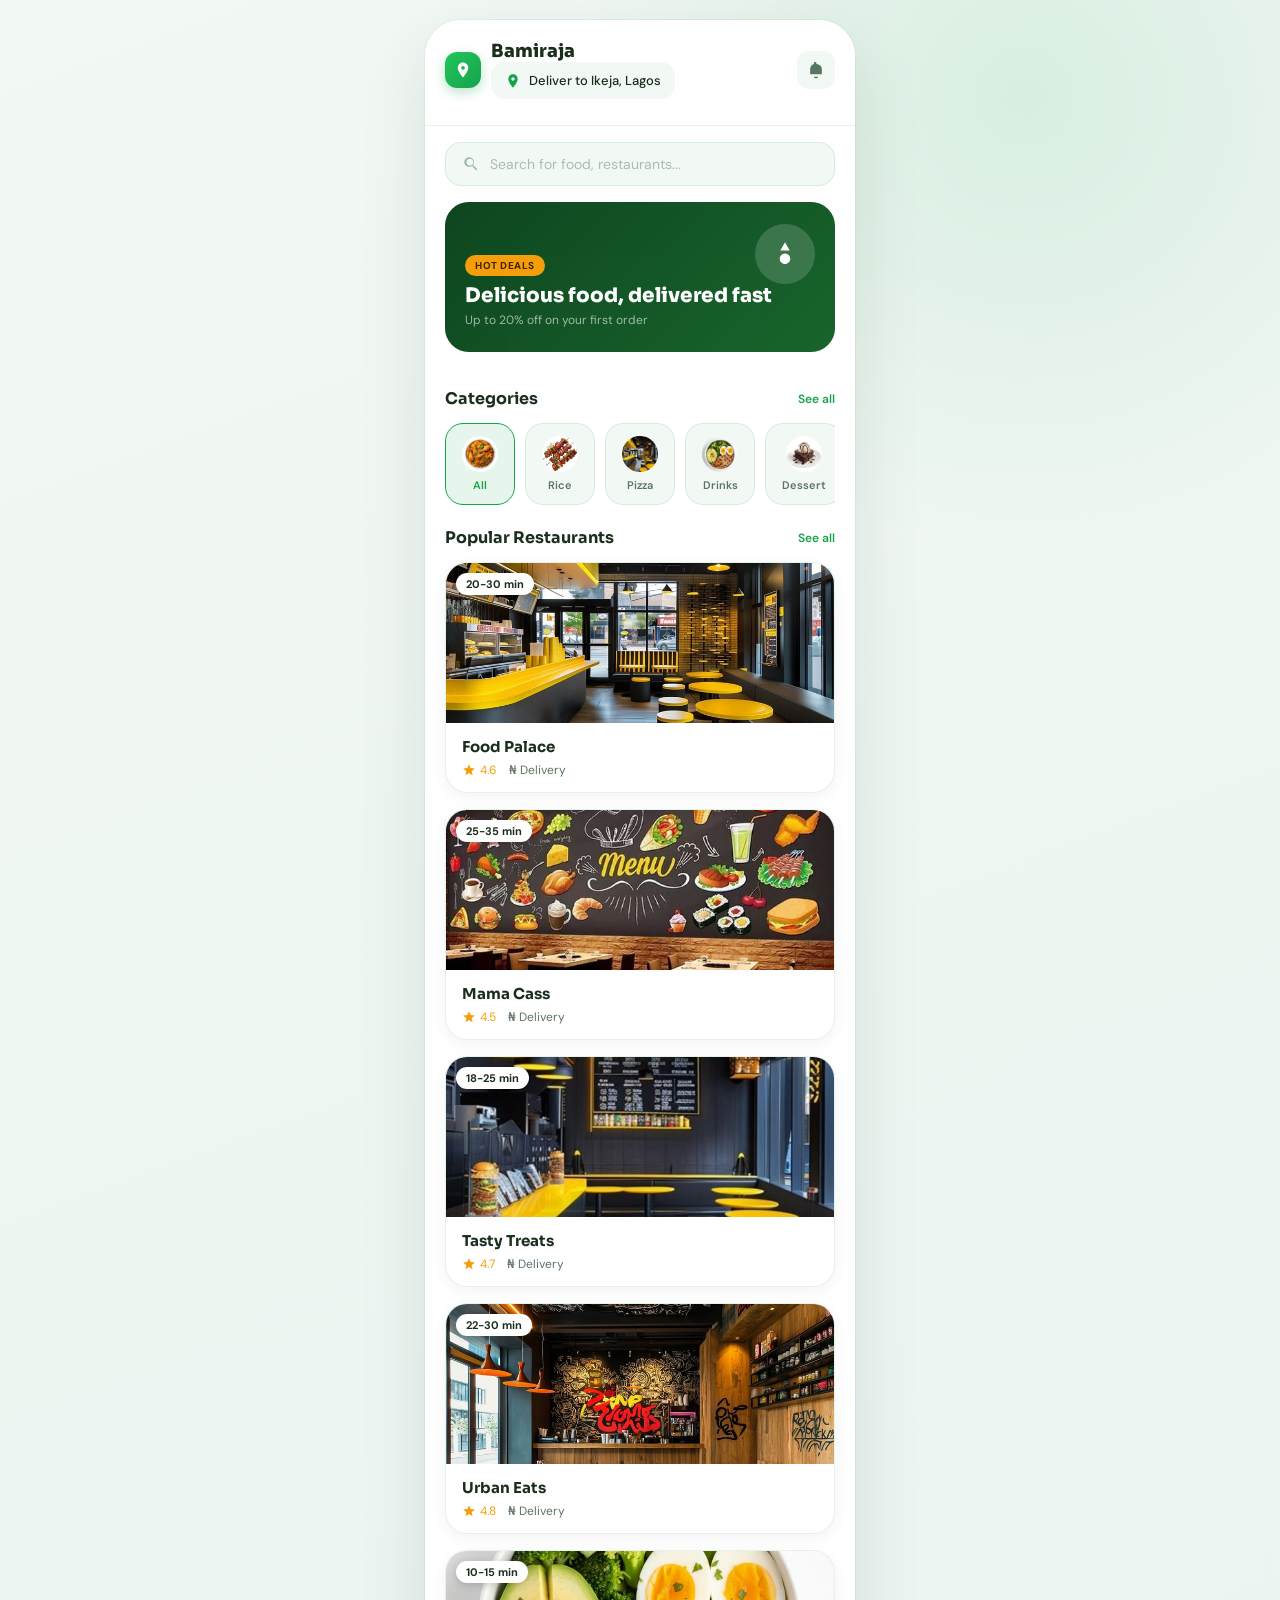
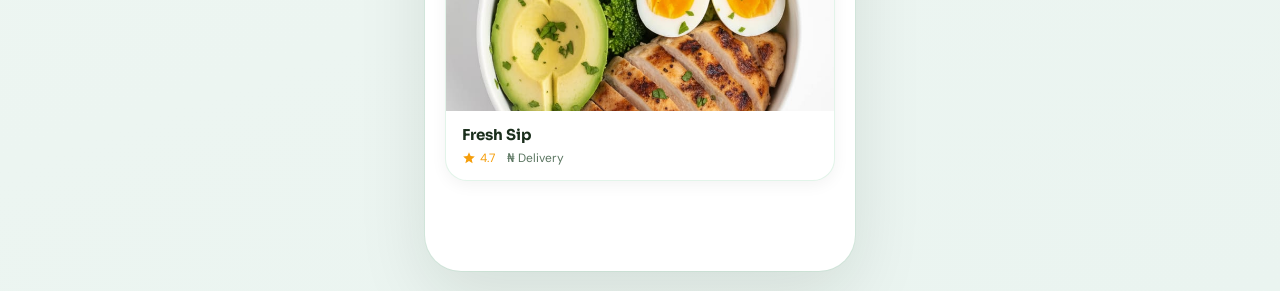
==== customer.html @ 62bc96ed "Initial commit" ====
﻿<!DOCTYPE html>
<html lang="en">
<head>
    <meta charset="UTF-8">
    <meta name="viewport" content="width=device-width, initial-scale=1.0">
    <title>Bamiraja - Delicious Food, Delivered Fast</title>
    <link href="https://fonts.googleapis.com/css2?family=DM+Sans:wght@400;500;700&family=Sora:wght@600;700;800&family=Material+Icons+Outlined&display=swap" rel="stylesheet">
    <link rel="stylesheet" href="customer.css">
</head>
<body>
    <div id="app-shell">

        <div id="page-home" class="page active">
            <header class="app-header">
                <div class="header-top">
                    <div class="header-logo">
                        <div class="logo-mark">
                            <svg viewBox="0 0 24 24" xmlns="http://www.w3.org/2000/svg"><path d="M12 2C8.13 2 5 5.13 5 9c0 5.25 7 13 7 13s7-7.75 7-13c0-3.87-3.13-7-7-7zm0 9.5c-1.38 0-2.5-1.12-2.5-2.5s1.12-2.5 2.5-2.5 2.5 1.12 2.5 2.5-1.12 2.5-2.5 2.5z"/></svg>
                        </div>
                        <div>
                            <div class="logo-name">Bamiraja</div>
                            <div class="location-bar">
                                <svg viewBox="0 0 24 24" xmlns="http://www.w3.org/2000/svg"><path d="M12 2C8.13 2 5 5.13 5 9c0 5.25 7 13 7 13s7-7.75 7-13c0-3.87-3.13-7-7-7zm0 9.5c-1.38 0-2.5-1.12-2.5-2.5s1.12-2.5 2.5-2.5 2.5 1.12 2.5 2.5-1.12 2.5-2.5 2.5z"/></svg>
                                <span>Deliver to Ikeja, Lagos</span>
                            </div>
                        </div>
                    </div>
                    <div class="header-actions">
                        <button class="icon-btn" aria-label="Notifications">
                            <svg viewBox="0 0 24 24" xmlns="http://www.w3.org/2000/svg"><path d="M19 17H5v-6c0-3.07 1.63-5.64 4.5-6.32V4a1.5 1.5 0 0 1 3 0v.68C17.37 5.36 19 7.92 19 11v6zM12 22a2.5 2.5 0 0 0 2.47-2H9.53A2.5 2.5 0 0 0 12 22z"/></svg>
                        </button>
                    </div>
                </div>
            </header>

            <div class="search-wrap">
                <div class="search-box">
                    <svg viewBox="0 0 24 24" xmlns="http://www.w3.org/2000/svg"><path d="M15.5 14h-.79l-.28-.27A6.471 6.471 0 0 0 16 9.5 6.5 6.5 0 1 0 9.5 16c1.61 0 3.09-.59 4.23-1.57l.27.28v.79l5 4.99L20.49 19l-4.99-5zm-6 0C8.01 14 6 11.99 6 9.5S8.01 5 10.5 5 15 7.01 15 9.5 12.99 14 10.5 14z"/></svg>
                    <input type="text" placeholder="Search for food, restaurants...">
                </div>
            </div>

            <section class="hero-banner">
                <div class="hero-banner-text">
                    <span class="badge">Hot deals</span>
                    <h3>Delicious food, delivered fast</h3>
                    <p>Up to 20% off on your first order</p>
                </div>
                <div class="hero-spot">
                    <svg viewBox="0 0 24 24" xmlns="http://www.w3.org/2000/svg"><path fill="currentColor" d="M12 2l4 7h-8l4-7zm0 9.5c-2.48 0-4.5 2.02-4.5 4.5s2.02 4.5 4.5 4.5 4.5-2.02 4.5-4.5-2.02-4.5-4.5-4.5z"/></svg>
                </div>
            </section>

            <section class="section">
                <div class="section-head">
                    <h4>Categories</h4>
                    <a href="#">See all</a>
                </div>
                <div class="cat-scroll">
                    <div class="cat-chip active" onclick="selectCategory('All')">
                        <img src="images/jollof%20rice.jpg" alt="All">
                        <span>All</span>
                    </div>
                    <div class="cat-chip" onclick="selectCategory('Rice')">
                        <img src="images/grills.jpg" alt="Rice">
                        <span>Rice</span>
                    </div>
                    <div class="cat-chip" onclick="selectCategory('Pizza')">
                        <img src="images/Food%20palace.jpg" alt="Pizza">
                        <span>Pizza</span>
                    </div>
                    <div class="cat-chip" onclick="selectCategory('Drinks')">
                        <img src="images/healthy%20bowls.jpg" alt="Drinks">
                        <span>Drinks</span>
                    </div>
                    <div class="cat-chip" onclick="selectCategory('Dessert')">
                        <img src="images/desserts.jpg" alt="Dessert">
                        <span>Dessert</span>
                    </div>
                </div>
            </section>

            <section class="section">
                <div class="section-head">
                    <h4>Popular Restaurants</h4>
                    <a href="#">See all</a>
                </div>
                <div class="restaurant-list">
                    <div class="restaurant-list-empty" style="display:none; padding:12px 0; color:#64748b;">No restaurants match this category right now.</div>
                    <article onclick="navigateTo('page-restaurant')" class="r-card" data-category="Rice">
                        <div class="r-card-img">
                            <img src="images/Food%20palace.jpg" alt="Food Palace">
                            <div class="r-card-badge">20-30 min</div>
                        </div>
                        <div class="r-card-body">
                            <h5>Food Palace</h5>
                            <div class="r-card-meta">
                                <div class="r-meta-item star">
                                    <svg viewBox="0 0 24 24" xmlns="http://www.w3.org/2000/svg"><path d="M12 17.27L18.18 21 16.54 13.97 22 9.24l-7.19-.61L12 2 9.19 8.63 2 9.24l5.46 4.73L5.82 21z"/></svg>
                                    4.6
                                </div>
                                <div class="r-meta-item">₦ Delivery</div>
                            </div>
                        </div>
                    </article>
                    <article onclick="navigateTo('page-restaurant')" class="r-card" data-category="Rice">
                        <div class="r-card-img">
                            <img src="images/mama%20kitchen.jpg" alt="Mama Cass">
                            <div class="r-card-badge">25-35 min</div>
                        </div>
                        <div class="r-card-body">
                            <h5>Mama Cass</h5>
                            <div class="r-card-meta">
                                <div class="r-meta-item star">
                                    <svg viewBox="0 0 24 24" xmlns="http://www.w3.org/2000/svg"><path d="M12 17.27L18.18 21 16.54 13.97 22 9.24l-7.19-.61L12 2 9.19 8.63 2 9.24l5.46 4.73L5.82 21z"/></svg>
                                    4.5
                                </div>
                                <div class="r-meta-item">₦ Delivery</div>
                            </div>
                        </div>
                    </article>
                    <article onclick="navigateTo('page-restaurant')" class="r-card" data-category="Pizza">
                        <div class="r-card-img">
                            <img src="images/resturant 1.jpg" alt="Tasty Treats">
                            <div class="r-card-badge">18-25 min</div>
                        </div>
                        <div class="r-card-body">
                            <h5>Tasty Treats</h5>
                            <div class="r-card-meta">
                                <div class="r-meta-item star">
                                    <svg viewBox="0 0 24 24" xmlns="http://www.w3.org/2000/svg"><path d="M12 17.27L18.18 21 16.54 13.97 22 9.24l-7.19-.61L12 2 9.19 8.63 2 9.24l5.46 4.73L5.82 21z"/></svg>
                                    4.7
                                </div>
                                <div class="r-meta-item">₦ Delivery</div>
                            </div>
                        </div>
                    </article>
                    <article onclick="navigateTo('page-restaurant')" class="r-card" data-category="Dessert">
                        <div class="r-card-img">
                            <img src="images/resturant 2.jpg" alt="Urban Eats">
                            <div class="r-card-badge">22-30 min</div>
                        </div>
                        <div class="r-card-body">
                            <h5>Urban Eats</h5>
                            <div class="r-card-meta">
                                <div class="r-meta-item star">
                                    <svg viewBox="0 0 24 24" xmlns="http://www.w3.org/2000/svg"><path d="M12 17.27L18.18 21 16.54 13.97 22 9.24l-7.19-.61L12 2 9.19 8.63 2 9.24l5.46 4.73L5.82 21z"/></svg>
                                    4.8
                                </div>
                                <div class="r-meta-item">₦ Delivery</div>
                            </div>
                        </div>
                    </article>
                    <article onclick="navigateTo('page-restaurant')" class="r-card" data-category="Drinks">
                        <div class="r-card-img">
                            <img src="images/healthy%20bowls.jpg" alt="Fresh Sip">
                            <div class="r-card-badge">10-15 min</div>
                        </div>
                        <div class="r-card-body">
                            <h5>Fresh Sip</h5>
                            <div class="r-card-meta">
                                <div class="r-meta-item star">
                                    <svg viewBox="0 0 24 24" xmlns="http://www.w3.org/2000/svg"><path d="M12 17.27L18.18 21 16.54 13.97 22 9.24l-7.19-.61L12 2 9.19 8.63 2 9.24l5.46 4.73L5.82 21z"/></svg>
                                    4.7
                                </div>
                                <div class="r-meta-item">₦ Delivery</div>
                            </div>
                        </div>
                    </article>
                </div>
            </section>
        </div>

        <div id="page-restaurant" class="page">
            <header class="app-header">
                <div class="header-top">
                    <button onclick="navigateTo('page-home')" class="icon-btn" aria-label="Back">
                        <svg viewBox="0 0 24 24" xmlns="http://www.w3.org/2000/svg"><path d="M20 11H7.83l5.59-5.59L12 4l-8 8 8 8 1.41-1.41L7.83 13H20v-2z"/></svg>
                    </button>
                    <div class="header-logo">
                        <div class="logo-name">Restaurant</div>
                    </div>
                    <button class="icon-btn" aria-label="Share">
                        <svg viewBox="0 0 24 24" xmlns="http://www.w3.org/2000/svg"><path d="M18 16.08c-.76 0-1.44.3-1.96.77L8.91 12.7c.05-.23.09-.46.09-.7s-.03-.47-.09-.7l7.05-4.11A2.99 2.99 0 0 0 18 7.92c1.66 0 3 1.34 3 3s-1.34 3-3 3zM6.5 6C5.67 6 5 6.67 5 7.5S5.67 9 6.5 9s1.5-.67 1.5-1.5S7.33 6 6.5 6zm11 12c-.83 0-1.5.67-1.5 1.5S16.67 21 17.5 21 19 20.33 19 19.5 18.33 18 17.5 18zM6.5 15C5.67 15 5 15.67 5 16.5S5.67 18 6.5 18 8 17.33 8 16.5 7.33 15 6.5 15z"/></svg>
                    </button>
                </div>
            </header>

            <section class="rest-hero">
                <img src="images/Food%20palace.jpg" alt="Food Palace">
                <div class="rest-hero-overlay">
                    <h2>Food Palace</h2>
                    <p>20-30 min • Delivery available</p>
                </div>
            </section>

            <div class="menu-section">
                <div class="section-head">
                    <h4>Menu</h4>
                    <a href="#">See all</a>
                </div>
                <div class="menu-item">
                    <img src="images/jollof%20rice.jpg" alt="Jollof Rice" class="menu-item-img">
                    <div class="menu-item-info">
                        <h5>Jollof Rice & Chicken</h5>
                        <p>Classic spicy rice with tender chicken.</p>
                        <div class="menu-item-footer">
                            <span class="menu-price">₦2,500</span>
                            <div class="qty-controls">
                                <button onclick="changeMenuQty('jollof-rice-chicken', 'Jollof Rice & Chicken', 2500, -1)" class="qty-btn">-</button>
                                <span id="qty-jollof-rice-chicken" class="qty-display">0</span>
                                <button onclick="changeMenuQty('jollof-rice-chicken', 'Jollof Rice & Chicken', 2500, 1)" class="qty-btn">+</button>
                            </div>
                        </div>
                    </div>
                </div>
                <div class="menu-item">
                    <img src="images/Grilled%20chicken.jpg" alt="Fried Rice" class="menu-item-img">
                    <div class="menu-item-info">
                        <h5>Fried Rice & Beef</h5>
                        <p>Savory rice with beef and mixed vegetables.</p>
                        <div class="menu-item-footer">
                            <span class="menu-price">₦2,800</span>
                            <div class="qty-controls">
                                <button onclick="changeMenuQty('fried-rice-beef', 'Fried Rice & Beef', 2800, -1)" class="qty-btn">-</button>
                                <span id="qty-fried-rice-beef" class="qty-display">0</span>
                                <button onclick="changeMenuQty('fried-rice-beef', 'Fried Rice & Beef', 2800, 1)" class="qty-btn">+</button>
                            </div>
                        </div>
                    </div>
                </div>
                <div class="menu-item">
                    <img src="images/healthy%20bowls.jpg" alt="Ofada Rice" class="menu-item-img">
                    <div class="menu-item-info">
                        <h5>Ofada Rice & Sauce</h5>
                        <p>Rich local rice served with spicy sauce.</p>
                        <div class="menu-item-footer">
                            <span class="menu-price">₦2,200</span>
                            <div class="qty-controls">
                                <button onclick="changeMenuQty('ofada-rice-sauce', 'Ofada Rice & Sauce', 2200, -1)" class="qty-btn">-</button>
                                <span id="qty-ofada-rice-sauce" class="qty-display">0</span>
                                <button onclick="changeMenuQty('ofada-rice-sauce', 'Ofada Rice & Sauce', 2200, 1)" class="qty-btn">+</button>
                            </div>
                        </div>
                    </div>
                </div>
            </div>

            <div id="basket-bar" class="basket-bar" style="display:none;" onclick="navigateTo('page-cart')">
                <div class="basket-bar-left">
                    <div class="basket-count-badge" id="basket-count">0</div>
                    <span>View Cart</span>
                </div>
                <strong id="basket-total">₦0</strong>
            </div>
        </div>

        <div id="page-cart" class="page">
            <header class="checkout-header">
                <button onclick="navigateTo('page-restaurant')" class="icon-btn" aria-label="Back">
                    <svg viewBox="0 0 24 24" xmlns="http://www.w3.org/2000/svg"><path d="M20 11H7.83l5.59-5.59L12 4l-8 8 8 8 1.41-1.41L7.83 13H20v-2z"/></svg>
                </button>
                <h3>My Cart</h3>
            </header>

            <section class="section">
                <div class="section-head">
                    <h4>Items in cart</h4>
                    <span id="cart-count" class="pill">0 items</span>
                </div>
                <div class="cart-list" id="cart-list">
                    <div class="cart-empty">
                        <p>Your cart is empty.</p>
                        <small>Add items from the menu to begin.</small>
                    </div>
                </div>
            </section>

            <section class="section">
                <div class="order-summary">
                    <div class="summary-row">
                        <span>Subtotal</span>
                        <span id="cart-subtotal">₦0</span>
                    </div>
                    <div class="summary-row">
                        <span>Delivery Fee</span>
                        <span>₦500</span>
                    </div>
                    <div class="summary-row total">
                        <span>Total</span>
                        <span id="cart-total">₦500</span>
                    </div>
                </div>
            </section>

            <button onclick="navigateTo('page-checkout')" class="basket-bar center-button">
                Checkout Now
            </button>
        </div>

        <div id="page-checkout" class="page">
            <header class="checkout-header">
                <button onclick="navigateTo('page-cart')" class="icon-btn" aria-label="Back">
                    <svg viewBox="0 0 24 24" xmlns="http://www.w3.org/2000/svg"><path d="M20 11H7.83l5.59-5.59L12 4l-8 8 8 8 1.41-1.41L7.83 13H20v-2z"/></svg>
                </button>
                <h3>Checkout</h3>
            </header>

            <section class="checkout-section">
                <div class="section-head">
                    <h4>Delivery Address</h4>
                    <a href="#">Change</a>
                </div>
                <div class="delivery-card">
                    <div class="delivery-card-icon">
                        <svg viewBox="0 0 24 24" xmlns="http://www.w3.org/2000/svg"><path d="M12 2C8.13 2 5 5.13 5 9c0 5.25 7 13 7 13s7-7.75 7-13c0-3.87-3.13-7-7-7zm0 9.5c-1.38 0-2.5-1.12-2.5-2.5s1.12-2.5 2.5-2.5 2.5 1.12 2.5 2.5-1.12 2.5-2.5 2.5z"/></svg>
                    </div>
                    <div class="delivery-card-text">
                        <h5>Home Address</h5>
                        <p>23, Allen Avenue, Ikeja,<br>Lagos State.</p>
                    </div>
                </div>
            </section>

            <section class="checkout-section">
                <div class="section-head">
                    <h4>Payment Method</h4>
                </div>
                <div class="payment-panel">
                    <article class="wallet-card customer-wallet-card">
                        <div class="wallet-card-head">
                            <div>
                                <p class="wallet-label">Bamiraja Wallet</p>
                                <strong id="customer-wallet-balance">₦12,450</strong>
                            </div>
                            <button id="wallet-visibility-btn" class="wallet-toggle-btn" type="button" onclick="toggleWalletVisibility()">Hide balance</button>
                        </div>
                        <p id="customer-wallet-status" class="wallet-note">Visible balance · tap to hide</p>
                        <span id="customer-wallet-badge" class="wallet-badge">Visible</span>
                        <ul id="customer-transaction-list" class="wallet-history-list"></ul>
                    </article>
                    <label class="payment-option featured">
                        <div>
                            <span class="material-icons-outlines">account_balance_wallet</span>
                            <div>
                                <span>Bamiraja Wallet</span>
                                <small id="wallet-payment-balance">₦12,450</small>
                            </div>
                        </div>
                        <input type="radio" name="payment" checked>
                    </label>
                    <label class="payment-option">
                        <div>
                            <span class="material-icons-outlines">credit_card</span>
                            <span>Debit / Credit Card</span>
                        </div>
                        <input type="radio" name="payment">
                    </label>
                    <label class="payment-option">
                        <div>
                            <span class="material-icons-outlines">payments</span>
                            <span>Cash on Delivery</span>
                        </div>
                        <input type="radio" name="payment">
                    </label>
                </div>
            </section>

            <section class="checkout-section">
                <div class="section-head">
                    <h4>Order Summary</h4>
                </div>
                <div class="order-summary">
                    <div class="summary-row">
                        <span>Subtotal</span>
                        <span id="summary-subtotal">₦0</span>
                    </div>
                    <div class="summary-row">
                        <span>Delivery Fee</span>
                        <span>₦500</span>
                    </div>
                    <div class="summary-row total">
                        <span>Total</span>
                        <span id="summary-total">₦500</span>
                    </div>
                </div>
            </section>

            <button onclick="navigateTo('page-track')" class="basket-bar center-button">
                Track Order
            </button>
        </div>

        <div id="page-track" class="page">
            <header class="app-header">
                <div class="header-top">
                    <button onclick="navigateTo('page-home')" class="icon-btn" aria-label="Close">
                        <svg viewBox="0 0 24 24" xmlns="http://www.w3.org/2000/svg"><path d="M19 6.41L17.59 5 12 10.59 6.41 5 5 6.41 10.59 12 5 17.59 6.41 19 12 13.41 17.59 19 19 17.59 13.41 12z"/></svg>
                    </button>
                    <div class="header-logo">
                        <div class="logo-name">Track Order</div>
                    </div>
                    <div class="header-actions"></div>
                </div>
            </header>

            <section class="section">
                <div class="bg-gray-50 delivery-card">
                    <div class="order-card-row">
                        <div>
                            <small>Order ID</small>
                            <h5>#BR12345678</h5>
                        </div>
                        <span class="pill">Dispatched</span>
                    </div>
                </div>
            </section>

            <section class="section">
                <div class="track-map">
                    <div class="track-map-overlay">
                        <div class="pulse-rider">
                            <span class="material-icons-outlines">moped</span>
                        </div>
                    </div>
                </div>
            </section>

            <section class="section">
                <div class="track-steps">
                    <div class="track-step done">
                        <div class="step-dot">
                            <svg viewBox="0 0 24 24" xmlns="http://www.w3.org/2000/svg"><path d="M9 16.17L4.83 12l-1.42 1.41L9 19 21 7l-1.41-1.41z"/></svg>
                        </div>
                        <div class="step-text">
                            <h5>Order Placed</h5>
                            <p>We have received your order</p>
                        </div>
                    </div>
                    <div class="track-step done">
                        <div class="step-dot">
                            <svg viewBox="0 0 24 24" xmlns="http://www.w3.org/2000/svg"><path d="M9 16.17L4.83 12l-1.42 1.41L9 19 21 7l-1.41-1.41z"/></svg>
                        </div>
                        <div class="step-text">
                            <h5>Confirmed</h5>
                            <p>Restaurant is preparing food</p>
                        </div>
                    </div>
                    <div class="track-step active">
                        <div class="step-dot">
                            <svg viewBox="0 0 24 24" xmlns="http://www.w3.org/2000/svg"><path d="M9 16.17L4.83 12l-1.42 1.41L9 19 21 7l-1.41-1.41z"/></svg>
                        </div>
                        <div class="step-text">
                            <h5>Dispatched</h5>
                            <p>Rider heading to your location</p>
                        </div>
                    </div>
                    <div class="track-step">
                        <div class="step-dot"></div>
                        <div class="step-text">
                            <h5>Delivered</h5>
                        </div>
                    </div>
                </div>
            </section>

            <button class="basket-bar center-button">
                Need Help?
            </button>
        </div>

    </div>

    <script src="customer.js"></script>
</body>
</html>
---- customer.css ----
:root {
      --green: #16a34a; --green-l: #22c55e; --green-soft: rgba(22,163,74,0.10);
      --gold: #f59e0b; --dark: #0c1a0e; --text: #1a2e1c; --muted: #5a7560;
      --surface: #ffffff; --bg: #f2f8f4; --border: rgba(22,163,74,0.12);
      --shadow: 0 24px 70px rgba(12,26,14,0.10);
    }
    *, *::before, *::after { box-sizing: border-box; margin: 0; padding: 0; }
    html, body { min-height: 100%; font-family: 'DM Sans', sans-serif; background: var(--bg); color: var(--text); }
    body { display: flex; justify-content: center; padding: 20px 14px; min-height: 100vh;
      background: radial-gradient(ellipse 60% 40% at 80% 5%, rgba(22,163,74,0.11) 0%, transparent 60%), linear-gradient(160deg, #f2f8f4 0%, #eaf4f0 100%); }

    #app-shell {
      width: min(100%, 430px); min-height: calc(100vh - 40px);
      background: var(--surface); border-radius: 36px; overflow: hidden;
      box-shadow: var(--shadow), 0 0 0 1px rgba(22,163,74,0.07);
      display: flex; flex-direction: column; position: relative;
    }

    .page { display: none; flex-direction: column; flex: 1; overflow-y: auto; padding-bottom: 90px; }
    .page.active { display: flex; }

    /* ─── HEADER ─── */
    .app-header {
      padding: 20px 20px 14px;
      background: white;
      position: sticky; top: 0; z-index: 20;
      border-bottom: 1px solid var(--border);
    }
    .header-top { display: flex; align-items: center; justify-content: space-between; margin-bottom: 12px; }
    .header-logo { display: flex; align-items: center; gap: 10px; }
    .logo-mark {
      width: 36px; height: 36px;
      background: linear-gradient(135deg, #22c55e, #16a34a);
      border-radius: 12px; display: flex; align-items: center; justify-content: center;
      box-shadow: 0 4px 12px rgba(22,163,74,0.3);
    }
    .logo-mark svg { width: 18px; height: 18px; fill: white; }
    .logo-name { font-family: 'Sora', sans-serif; font-weight: 800; font-size: 18px; color: var(--text); }
    .header-actions { display: flex; align-items: center; gap: 8px; }
    .icon-btn {
      width: 38px; height: 38px; border: none; background: var(--bg);
      border-radius: 12px; cursor: pointer; display: flex; align-items: center; justify-content: center;
      color: var(--muted); transition: background 0.2s;
    }
    .icon-btn:hover { background: var(--green-soft); color: var(--green); }
    .icon-btn svg { width: 20px; height: 20px; fill: currentColor; }
    .notif-dot {
      position: relative;
    }
    .notif-dot::after {
      content: ''; position: absolute; top: 6px; right: 6px;
      width: 8px; height: 8px; background: #ef4444; border-radius: 50%; border: 2px solid white;
    }

    .location-bar {
      display: flex; align-items: center; gap: 8px;
      background: var(--bg); border-radius: 14px; padding: 10px 14px;
    }
    .location-bar svg { width: 16px; height: 16px; fill: var(--green); flex-shrink: 0; }
    .location-bar span { font-size: 13px; font-weight: 500; color: var(--text); flex: 1; }
    .location-bar small { font-size: 11px; color: var(--muted); }

    /* ─── SEARCH ─── */
    .search-wrap { padding: 16px 20px 0; }
    .search-box {
      display: flex; align-items: center; gap: 10px;
      background: var(--bg); border: 1.5px solid var(--border);
      border-radius: 16px; padding: 12px 16px;
    }
    .search-box svg { width: 18px; height: 18px; fill: #9cbbad; flex-shrink: 0; }
    .search-box input {
      background: none; border: none; outline: none; flex: 1;
      font-family: 'DM Sans', sans-serif; font-size: 14px; color: var(--text);
    }
    .search-box input::placeholder { color: #aabdb3; }

    /* ─── HERO BANNER ─── */
    .hero-banner {
      margin: 16px 20px;
      background: linear-gradient(135deg, #0c1f0e, #1a4a20);
      border-radius: 24px; padding: 24px 20px;
      position: relative; overflow: hidden;
      min-height: 150px; display: flex; align-items: flex-end;
    }
    .hero-banner::before {
      content: '';
      position: absolute; inset: 0;
      background-image: url('data:image/svg+xml,%3Csvg xmlns=%22http://www.w3.org/2000/svg%22 viewBox=%220 0 2 2%22%3E%3Crect width=%222%22 height=%222%22 fill=%22%2316a34a%22/%3E%3C/svg%3E');
      background-size: cover; background-position: center;
      opacity: 0.30;
    }
    .hero-banner-text { position: relative; z-index: 1; }
    .hero-spot {
      position: absolute; top: 22px; right: 20px;
      width: 60px; height: 60px;
      border-radius: 50%; background: rgba(255,255,255,0.16);
      display: flex; align-items: center; justify-content: center;
      color: white; z-index: 1;
    }
    .hero-spot svg { width: 28px; height: 28px; }
    .hero-banner .badge {
      display: inline-block; background: var(--gold);
      color: #422006; font-size: 10px; font-weight: 700;
      padding: 4px 10px; border-radius: 100px; margin-bottom: 8px;
      text-transform: uppercase; letter-spacing: 0.5px;
    }
    .hero-banner h3 { font-family: 'Sora', sans-serif; font-size: 20px; font-weight: 800; color: white; line-height: 1.2; }
    .hero-banner p { font-size: 12px; color: rgba(255,255,255,0.6); margin-top: 4px; }

    /* ─── SECTION ─── */
    .section { padding: 20px 20px 0; }
    .section-head { display: flex; align-items: center; justify-content: space-between; margin-bottom: 14px; }
    .section-head h4 { font-family: 'Sora', sans-serif; font-weight: 700; font-size: 16px; }
    .section-head a { font-size: 12px; font-weight: 600; color: var(--green); text-decoration: none; }

    /* ─── CATEGORY CHIPS ─── */
    .cat-scroll { display: flex; gap: 10px; overflow-x: auto; scrollbar-width: none; padding-bottom: 2px; }
    .cat-scroll::-webkit-scrollbar { display: none; }
    .cat-chip {
      flex-shrink: 0; display: flex; flex-direction: column; align-items: center; gap: 6px;
      padding: 12px 16px; background: var(--bg); border: 1.5px solid var(--border);
      border-radius: 18px; cursor: pointer; transition: all 0.2s;
    }
    .cat-chip.active { background: var(--green-soft); border-color: var(--green); }
    .cat-chip img { width: 36px; height: 36px; border-radius: 50%; object-fit: cover; }
    .cat-chip span { font-size: 11px; font-weight: 600; color: var(--muted); white-space: nowrap; }
    .cat-chip.active span { color: var(--green); }

    /* ─── RESTAURANT CARDS ─── */
    .restaurant-list { display: flex; flex-direction: column; gap: 16px; }
    .r-card {
      background: white; border: 1px solid var(--border); border-radius: 22px;
      overflow: hidden; cursor: pointer; transition: transform 0.2s, box-shadow 0.2s;
      box-shadow: 0 4px 16px rgba(12,26,14,0.05);
    }
    .r-card:hover { transform: translateY(-2px); box-shadow: 0 12px 32px rgba(12,26,14,0.10); }
    .r-card-img { position: relative; height: 160px; overflow: hidden; }
    .r-card-img img { width: 100%; height: 100%; object-fit: cover; }
    .r-card-badge {
      position: absolute; top: 10px; left: 10px;
      background: white; border-radius: 100px; padding: 4px 10px;
      font-size: 11px; font-weight: 700; color: var(--text);
      box-shadow: 0 2px 8px rgba(0,0,0,0.15);
    }
    .r-card-fav {
      position: absolute; top: 10px; right: 10px;
      width: 32px; height: 32px; background: white; border-radius: 50%;
      display: flex; align-items: center; justify-content: center;
      box-shadow: 0 2px 8px rgba(0,0,0,0.15);
    }
    .r-card-fav svg { width: 16px; height: 16px; fill: #ef4444; }
    .r-card-body { padding: 14px 16px; }
    .r-card-body h5 { font-family: 'Sora', sans-serif; font-weight: 700; font-size: 15px; margin-bottom: 6px; }
    .r-card-meta { display: flex; align-items: center; gap: 12px; flex-wrap: wrap; }
    .r-meta-item { display: flex; align-items: center; gap: 4px; font-size: 12px; color: var(--muted); }
    .r-meta-item svg { width: 14px; height: 14px; fill: currentColor; }
    .r-meta-item.star { color: var(--gold); }

    /* ─── RESTAURANT DETAIL PAGE ─── */
    .rest-hero { position: relative; height: 220px; overflow: hidden; }
    .rest-hero img { width: 100%; height: 100%; object-fit: cover; }
    .rest-hero-overlay {
      position: absolute; inset: 0;
      background: linear-gradient(to top, rgba(12,26,14,0.75) 30%, transparent 100%);
      display: flex; flex-direction: column; justify-content: flex-end; padding: 20px;
    }
    .rest-hero-overlay h2 { font-family: 'Sora', sans-serif; font-weight: 800; font-size: 22px; color: white; }
    .rest-hero-overlay p { font-size: 13px; color: rgba(255,255,255,0.7); margin-top: 4px; }

    .back-float {
      position: absolute; top: 14px; left: 14px; z-index: 5;
      width: 38px; height: 38px; background: white; border-radius: 12px;
      border: none; cursor: pointer; display: flex; align-items: center; justify-content: center;
      box-shadow: 0 4px 12px rgba(0,0,0,0.15);
    }
    .back-float svg { width: 20px; height: 20px; fill: var(--text); }

    .menu-section { padding: 16px 20px 0; }
    .menu-item {
      display: flex; gap: 12px; padding: 14px 0;
      border-bottom: 1px solid var(--border);
    }
    .menu-item:last-child { border-bottom: none; }
    .menu-item-img { width: 80px; height: 80px; border-radius: 16px; object-fit: cover; flex-shrink: 0; }
    .menu-item-info { flex: 1; }
    .menu-item-info h5 { font-family: 'Sora', sans-serif; font-weight: 700; font-size: 14px; }
    .menu-item-info p { font-size: 12px; color: var(--muted); margin: 4px 0 8px; line-height: 1.5; }
    .menu-item-footer { display: flex; align-items: center; justify-content: space-between; }
    .menu-price { font-family: 'Sora', sans-serif; font-weight: 700; font-size: 15px; color: var(--text); }
    .add-btn {
      width: 34px; height: 34px; background: var(--green); border: none; border-radius: 10px;
      cursor: pointer; display: flex; align-items: center; justify-content: center;
      box-shadow: 0 4px 12px rgba(22,163,74,0.3); transition: transform 0.2s;
    }
    .add-btn:hover { transform: scale(1.1); }
    .add-btn svg { width: 18px; height: 18px; fill: white; }

    .qty-controls {
      display: flex; align-items: center; gap: 10px;
      background: var(--bg); border: 1px solid var(--border);
      border-radius: 14px; padding: 4px 6px;
    }
    .qty-btn {
      width: 32px; height: 32px; border: none; border-radius: 12px;
      background: var(--green); color: white; font-size: 18px; font-weight: 700;
      cursor: pointer; display: grid; place-items: center;
      transition: transform 0.2s, background 0.2s;
    }
    .qty-btn:hover { transform: scale(1.03); background: #13a34a; }
    .qty-display {
      min-width: 26px; text-align: center; font-family: 'Sora', sans-serif;
      font-weight: 700; color: var(--text);
    }

    /* ─── BASKET BAR ─── */
    .basket-bar {
      margin: 16px 20px;
      background: linear-gradient(135deg, #16a34a, #22c55e);
      border-radius: 18px; padding: 14px 16px;
      display: flex; align-items: center; justify-content: space-between;
      cursor: pointer; box-shadow: 0 6px 24px rgba(22,163,74,0.35);
      transition: transform 0.2s;
    }
    .basket-bar:hover { transform: translateY(-2px); }
    .basket-bar-left { display: flex; align-items: center; gap: 10px; }
    .basket-count-badge {
      background: rgba(255,255,255,0.25); color: white;
      font-weight: 700; font-size: 12px;
      width: 26px; height: 26px; border-radius: 8px;
      display: flex; align-items: center; justify-content: center;
    }
    .basket-bar span { color: white; font-weight: 600; font-size: 14px; }
    .basket-bar strong { color: white; font-family: 'Sora', sans-serif; font-weight: 700; font-size: 14px; }

    .cart-list { min-height: 180px; display: flex; flex-direction: column; gap: 14px; }
    .cart-empty { background: var(--bg); border: 1.5px dashed var(--border); border-radius: 20px; padding: 28px 20px; text-align: center; color: var(--muted); }
    .cart-empty p { margin-bottom: 8px; font-weight: 700; }
    .cart-item { display: flex; align-items: center; justify-content: space-between; gap: 12px; background: white; border-radius: 20px; border: 1px solid var(--border); padding: 14px; }
    .cart-item-info { flex: 1; }
    .cart-item-info h5 { font-family: 'Sora', sans-serif; font-size: 14px; font-weight: 700; margin-bottom: 4px; }
    .cart-item-info p { font-size: 12px; color: var(--muted); }

    /* ─── CHECKOUT PAGE ─── */
    .checkout-header {
      padding: 20px 20px 16px;
      background: white; border-bottom: 1px solid var(--border);
      display: flex; align-items: center; gap: 12px;
    }
    .checkout-header h3 { font-family: 'Sora', sans-serif; font-weight: 700; font-size: 18px; }

    .checkout-section { padding: 16px 20px 0; }
    .checkout-section h4 { font-family: 'Sora', sans-serif; font-weight: 700; font-size: 14px; color: var(--muted); text-transform: uppercase; letter-spacing: 0.5px; margin-bottom: 12px; }

    .delivery-card {
      background: var(--bg); border: 1.5px solid var(--border); border-radius: 18px;
      padding: 16px; display: flex; align-items: flex-start; gap: 12px;
    }
    .delivery-card-icon {
      width: 40px; height: 40px; background: var(--green-soft); border-radius: 12px;
      display: flex; align-items: center; justify-content: center; flex-shrink: 0;
    }
    .delivery-card-icon svg { width: 20px; height: 20px; fill: var(--green); }
    .delivery-card-text h5 { font-weight: 600; font-size: 14px; }
    .delivery-card-text p { font-size: 12px; color: var(--muted); margin-top: 3px; }
    .order-card-row {
      display: flex; align-items: center; justify-content: space-between;
      width: 100%; gap: 12px;
    }

    .payment-panel {
      display: flex; flex-direction: column; gap: 12px;
      background: var(--bg); border: 1.5px solid var(--border);
      border-radius: 18px; padding: 16px;
    }
    .payment-option {
      display: flex; align-items: center; justify-content: space-between;
      border: 1px solid transparent; border-radius: 18px; padding: 14px;
      cursor: pointer; transition: border-color 0.2s, background 0.2s;
      background: white;
    }
    .payment-option div { display: flex; align-items: center; gap: 12px; }
    .payment-option span.material-icons-outlines { font-size: 24px; color: var(--green); }
    .payment-option small { display: block; font-size: 12px; color: var(--muted); }
    .payment-option input { accent-color: var(--green); }
    .payment-option.featured { background: rgba(22,163,74,0.08); border-color: rgba(22,163,74,0.24); }

    .wallet-card { background: linear-gradient(135deg, #f0fff7, #eff6ff); border: 1px solid rgba(22,163,74,0.16); border-radius: 18px; padding: 14px; margin-bottom: 10px; }
    .customer-wallet-card { margin-bottom: 12px; }
    .wallet-card-head { display:flex; justify-content:space-between; align-items:flex-start; gap:10px; }
    .wallet-label { text-transform: uppercase; letter-spacing: 0.16em; font-size: 10px; color: #047857; font-weight: 700; }
    .wallet-card strong { display:block; font-size: 1.35rem; color: #052e16; margin-top: 4px; }
    .wallet-toggle-btn { border: none; border-radius: 999px; background: #dcfce7; color: #166534; padding: 7px 10px; font-size: 11px; font-weight: 700; cursor: pointer; }
    .wallet-note { color: #14532d; font-size: 12px; margin-top: 6px; }
    .wallet-badge { display:inline-flex; margin-top:8px; padding:4px 8px; border-radius:999px; background: rgba(22,163,74,0.12); color: #166534; font-size: 11px; font-weight: 700; }
    .wallet-history-list { list-style:none; display:flex; flex-direction:column; gap:6px; margin-top:10px; }
    .wallet-history-item { display:flex; justify-content:space-between; align-items:center; gap:8px; background: rgba(255,255,255,0.8); border:1px solid rgba(22,163,74,0.12); border-radius: 12px; padding: 8px 10px; font-size: 12px; color: var(--text); }
    .wallet-history-item strong.positive { color: #15803d; }
    .wallet-history-item strong.negative { color: #b91c1c; }

    .bg-gray-50 { background: #f8fafc; }

    .center-button {
      margin: 20px;
      width: calc(100% - 40px);
      padding: 16px 0;
      background: linear-gradient(135deg, #16a34a, #22c55e);
      color: white;
      border: none;
      border-radius: 18px;
      font-family: 'Sora', sans-serif;
      font-weight: 700;
      cursor: pointer;
      box-shadow: 0 6px 18px rgba(22,163,74,0.25);
    }

    .pill {
      display: inline-flex; align-items: center; justify-content: center;
      padding: 6px 12px; border-radius: 999px;
      background: rgba(22,163,74,0.12); color: var(--green);
      font-size: 12px; font-weight: 700;
    }

    .order-summary { background: var(--bg); border-radius: 18px; padding: 16px; }
    .summary-row { display: flex; justify-content: space-between; padding: 8px 0; font-size: 14px; }
    .summary-row:not(:last-child) { border-bottom: 1px solid var(--border); }
    .summary-row.total { font-family: 'Sora', sans-serif; font-weight: 700; font-size: 16px; }

    .pay-btn {
      margin: 16px 20px 0;
      width: calc(100% - 40px); padding: 16px;
      background: linear-gradient(135deg, #22c55e, #16a34a);
      color: white; border: none; border-radius: 18px;
      font-family: 'Sora', sans-serif; font-weight: 700; font-size: 15px;
      cursor: pointer; box-shadow: 0 6px 20px rgba(22,163,74,0.3);
      transition: transform 0.2s;
    }
    .pay-btn:hover { transform: translateY(-2px); }

    /* ─── TRACKING PAGE ─── */
    .track-map {
      height: 240px; background: linear-gradient(135deg, #e8f5ea, #d1fae5);
      position: relative; overflow: hidden;
    }
    .track-map img { width: 100%; height: 100%; object-fit: cover; opacity: 0.4; }
    .track-map-overlay { position: absolute; inset: 0; display: flex; align-items: center; justify-content: center; }
    .pulse-rider {
      width: 48px; height: 48px; background: var(--green); border-radius: 50%;
      display: flex; align-items: center; justify-content: center;
      box-shadow: 0 0 0 0 rgba(22,163,74,0.4);
      animation: pulse-green 2s infinite;
    }
    @keyframes pulse-green {
      0% { box-shadow: 0 0 0 0 rgba(22,163,74,0.4); }
      70% { box-shadow: 0 0 0 20px rgba(22,163,74,0); }
      100% { box-shadow: 0 0 0 0 rgba(22,163,74,0); }
    }
    .pulse-rider svg { width: 24px; height: 24px; fill: white; }

    .track-info { padding: 20px; }
    .track-status { font-family: 'Sora', sans-serif; font-weight: 700; font-size: 20px; margin-bottom: 6px; }
    .track-sub { font-size: 13px; color: var(--muted); margin-bottom: 20px; }

    .track-steps { display: flex; flex-direction: column; gap: 0; }
    .track-step { display: flex; gap: 12px; align-items: flex-start; padding-bottom: 20px; position: relative; }
    .track-step:not(:last-child)::after {
      content: ''; position: absolute; left: 14px; top: 30px;
      width: 2px; height: calc(100% - 10px); background: var(--border);
    }
    .track-step.done::after { background: var(--green); }
    .step-dot {
      width: 28px; height: 28px; border-radius: 50%; flex-shrink: 0;
      display: flex; align-items: center; justify-content: center;
      background: var(--bg); border: 2px solid var(--border);
    }
    .track-step.done .step-dot { background: var(--green); border-color: var(--green); }
    .track-step.active .step-dot { background: var(--gold); border-color: var(--gold); }
    .step-dot svg { width: 14px; height: 14px; fill: white; }
    .step-text h5 { font-weight: 600; font-size: 14px; }
    .step-text p { font-size: 12px; color: var(--muted); }

    .rider-card {
      margin: 0 20px 16px;
      background: var(--bg); border: 1.5px solid var(--border); border-radius: 20px;
      padding: 14px 16px; display: flex; align-items: center; gap: 12px;
    }
    .rider-avatar { width: 46px; height: 46px; border-radius: 50%; object-fit: cover; border: 2px solid var(--green); }
    .rider-info { flex: 1; }
    .rider-info h5 { font-weight: 700; font-size: 14px; }
    .rider-info p { font-size: 12px; color: var(--muted); }
    .call-btn {
      width: 40px; height: 40px; background: var(--green-soft); border: none; border-radius: 12px;
      cursor: pointer; display: flex; align-items: center; justify-content: center;
    }
    .call-btn svg { width: 18px; height: 18px; fill: var(--green); }

    /* ─── BOTTOM NAV ─── */
    #bottom-bar {
      position: absolute; bottom: 0; left: 0; right: 0; z-index: 30;
      background: rgba(255,255,255,0.98); backdrop-filter: blur(12px);
      border-top: 1px solid var(--border);
      padding: 10px 20px 14px;
      display: flex; justify-content: space-around;
    }
    .nav-btn {
      display: flex; flex-direction: column; align-items: center; gap: 4px;
      background: none; border: none; cursor: pointer; padding: 6px 12px;
      color: #a0b8a8; font-size: 10px; font-weight: 600;
      transition: color 0.2s;
    }
    .nav-btn svg { width: 22px; height: 22px; fill: currentColor; }
    .nav-btn.active { color: var(--green); }
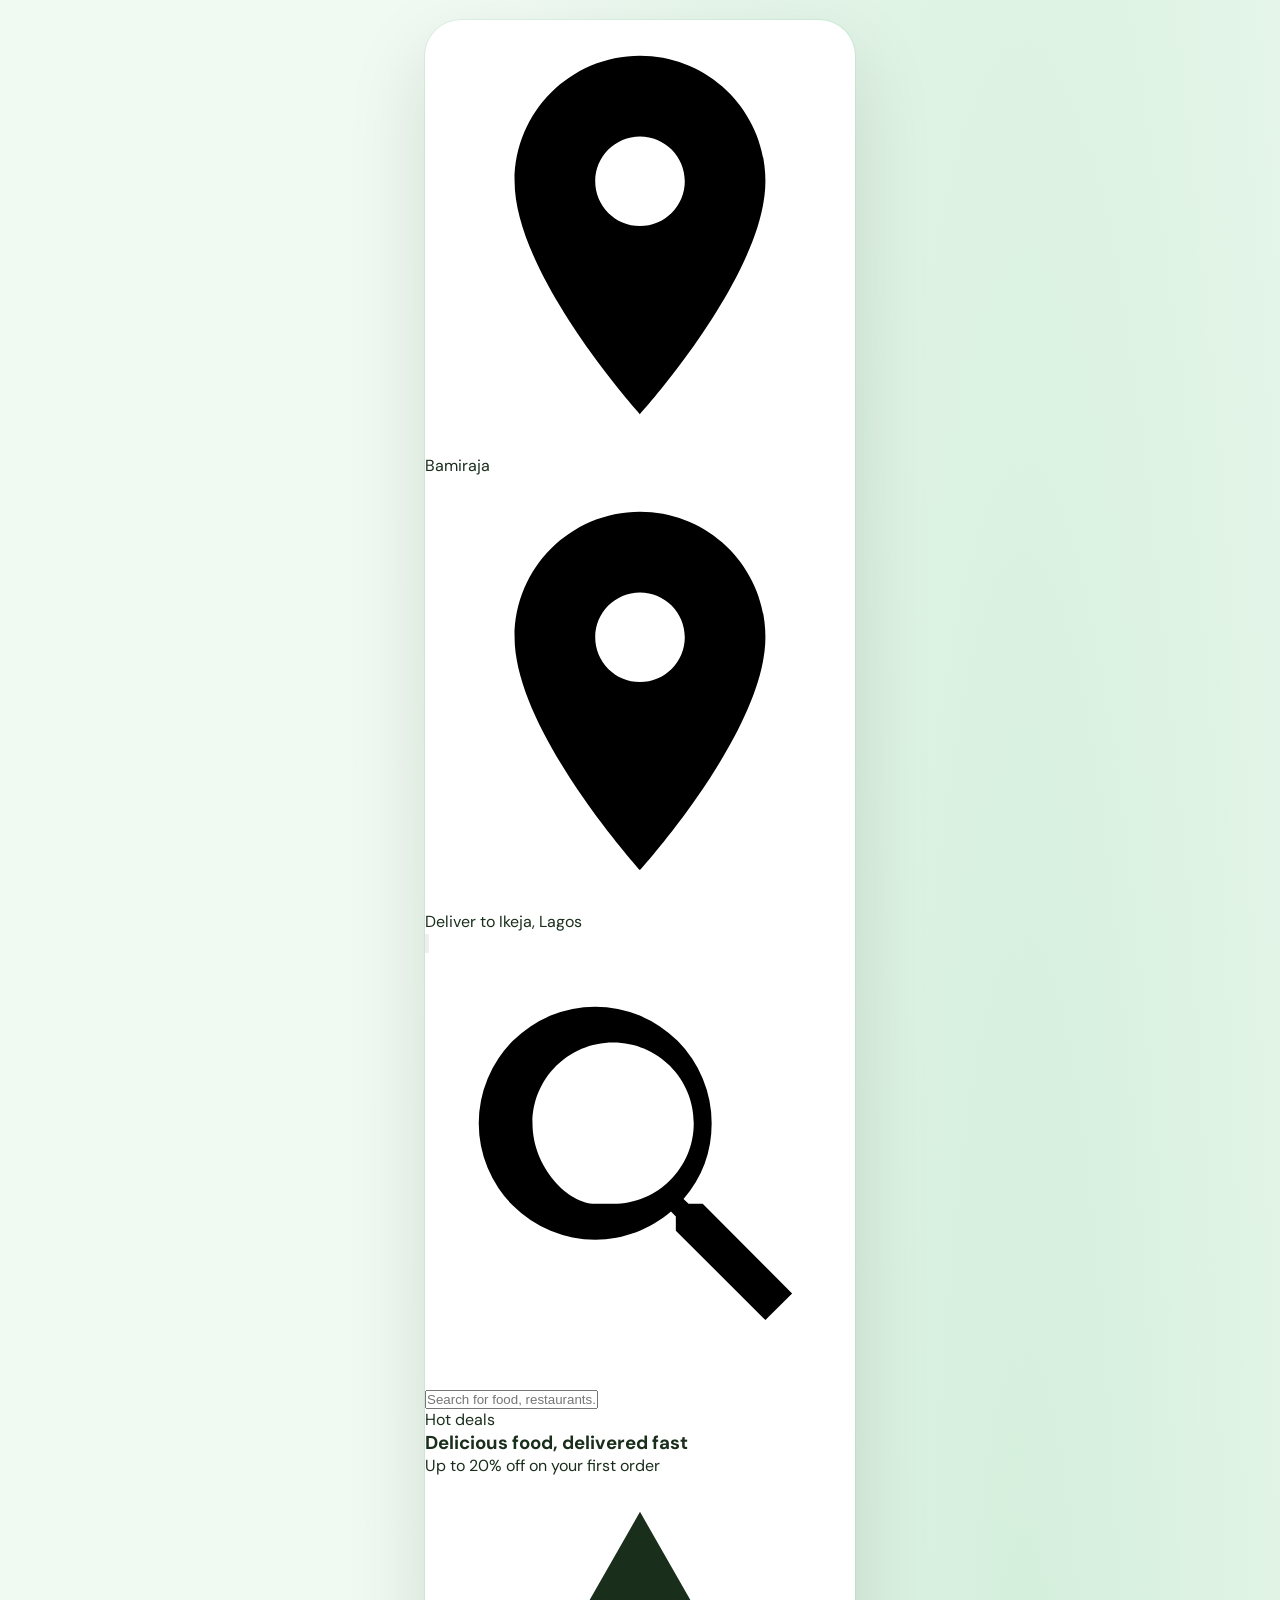
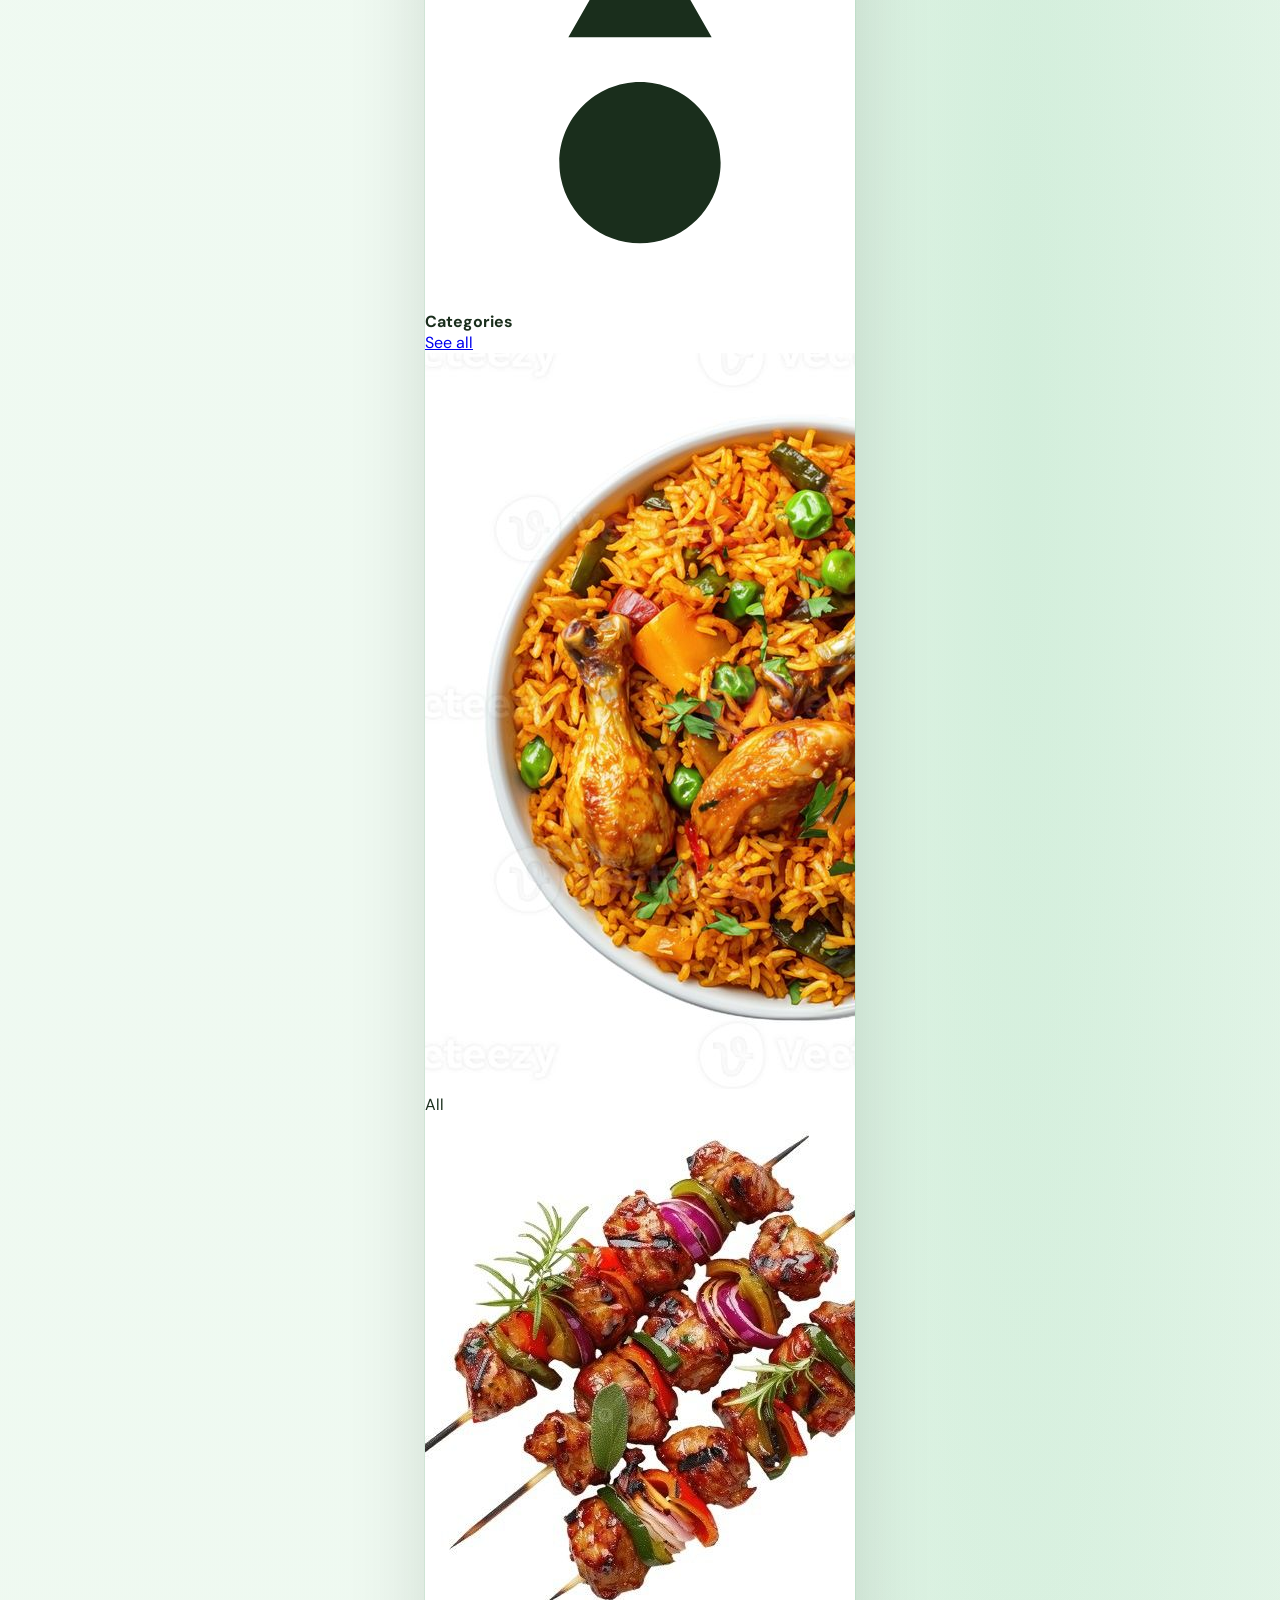
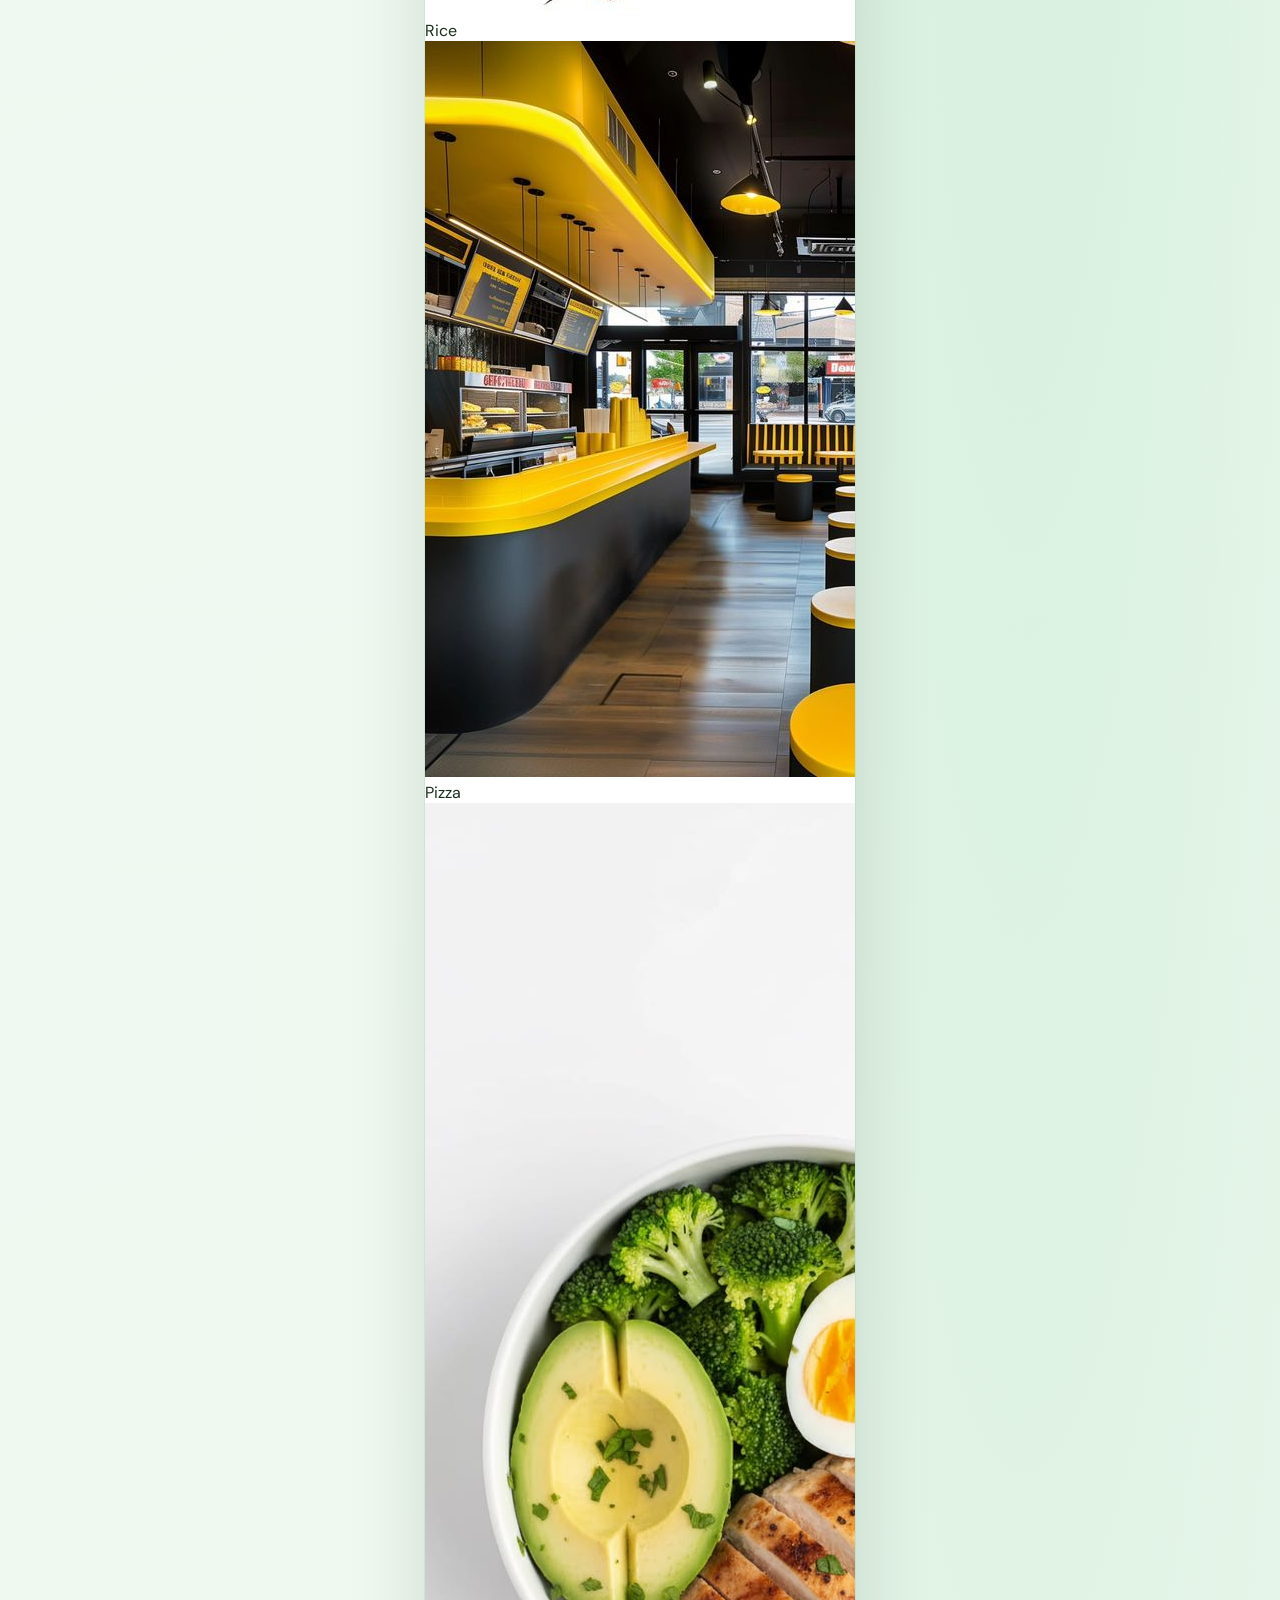
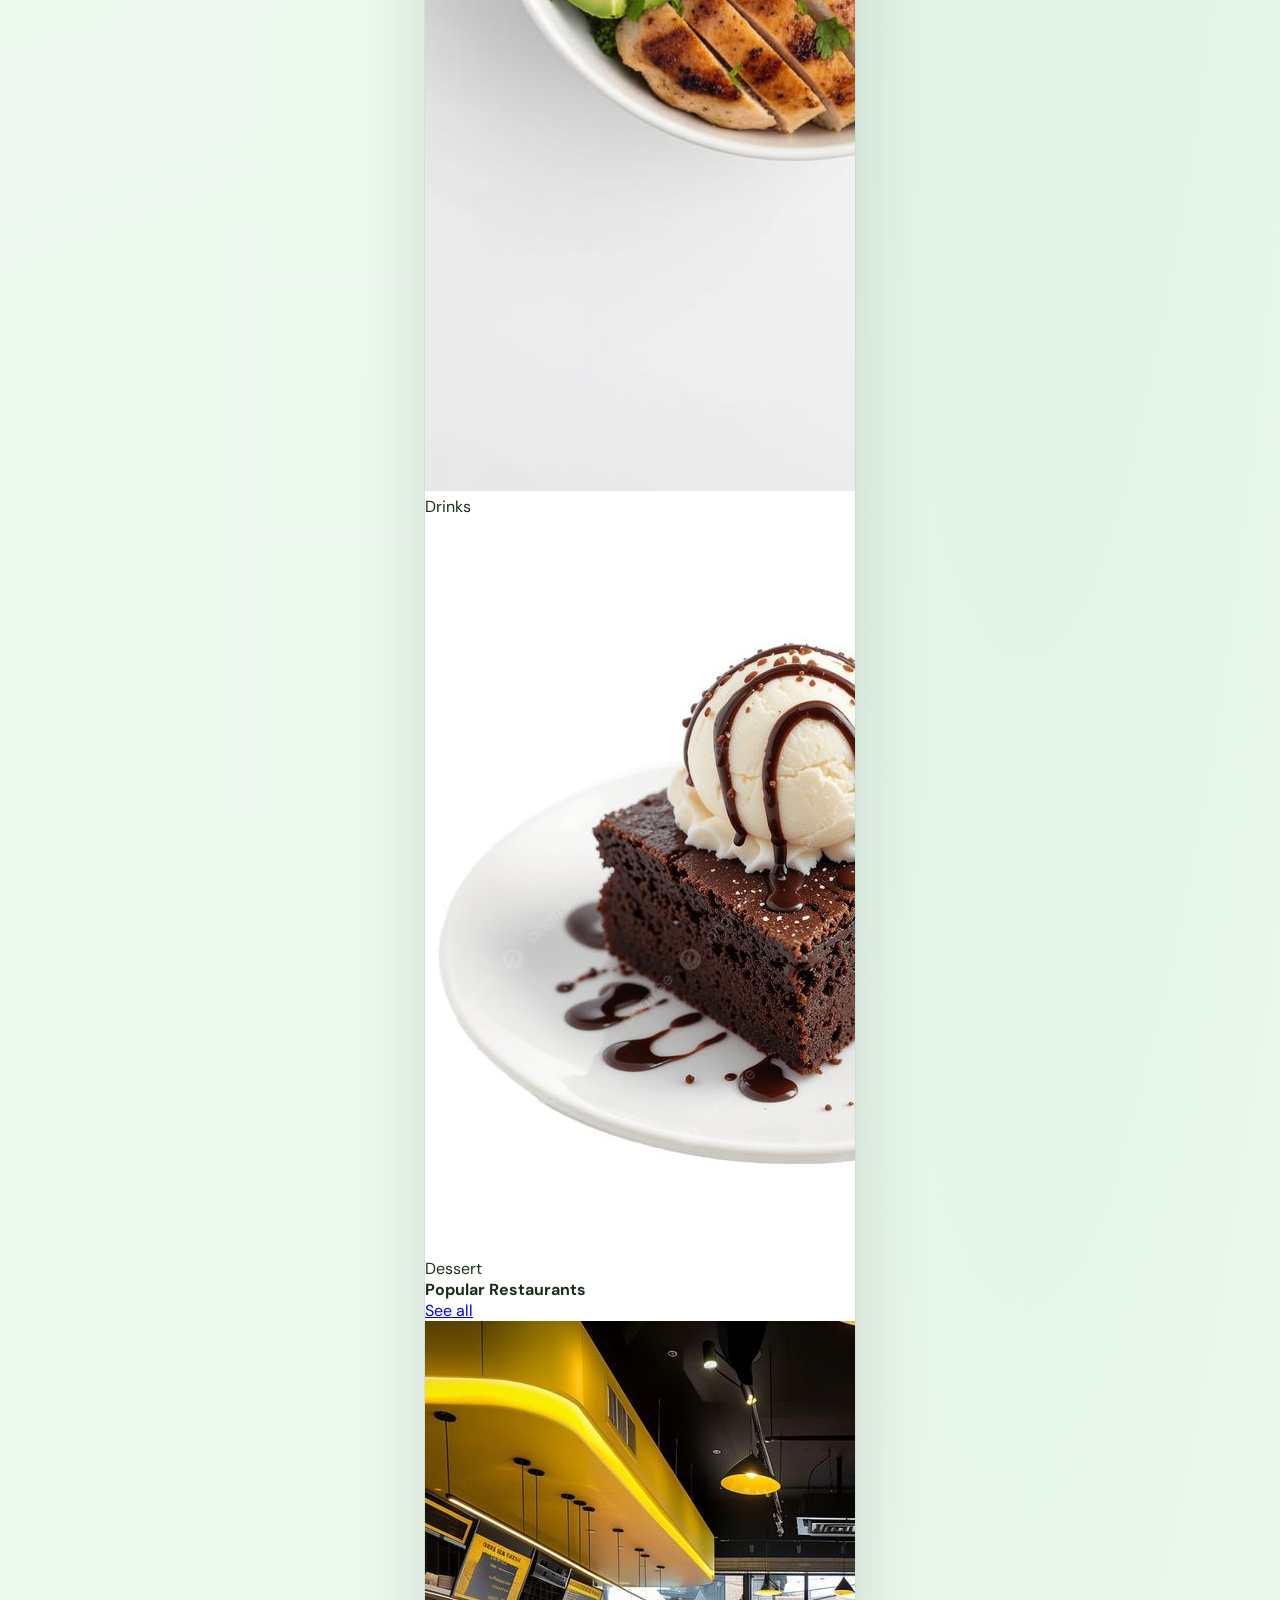
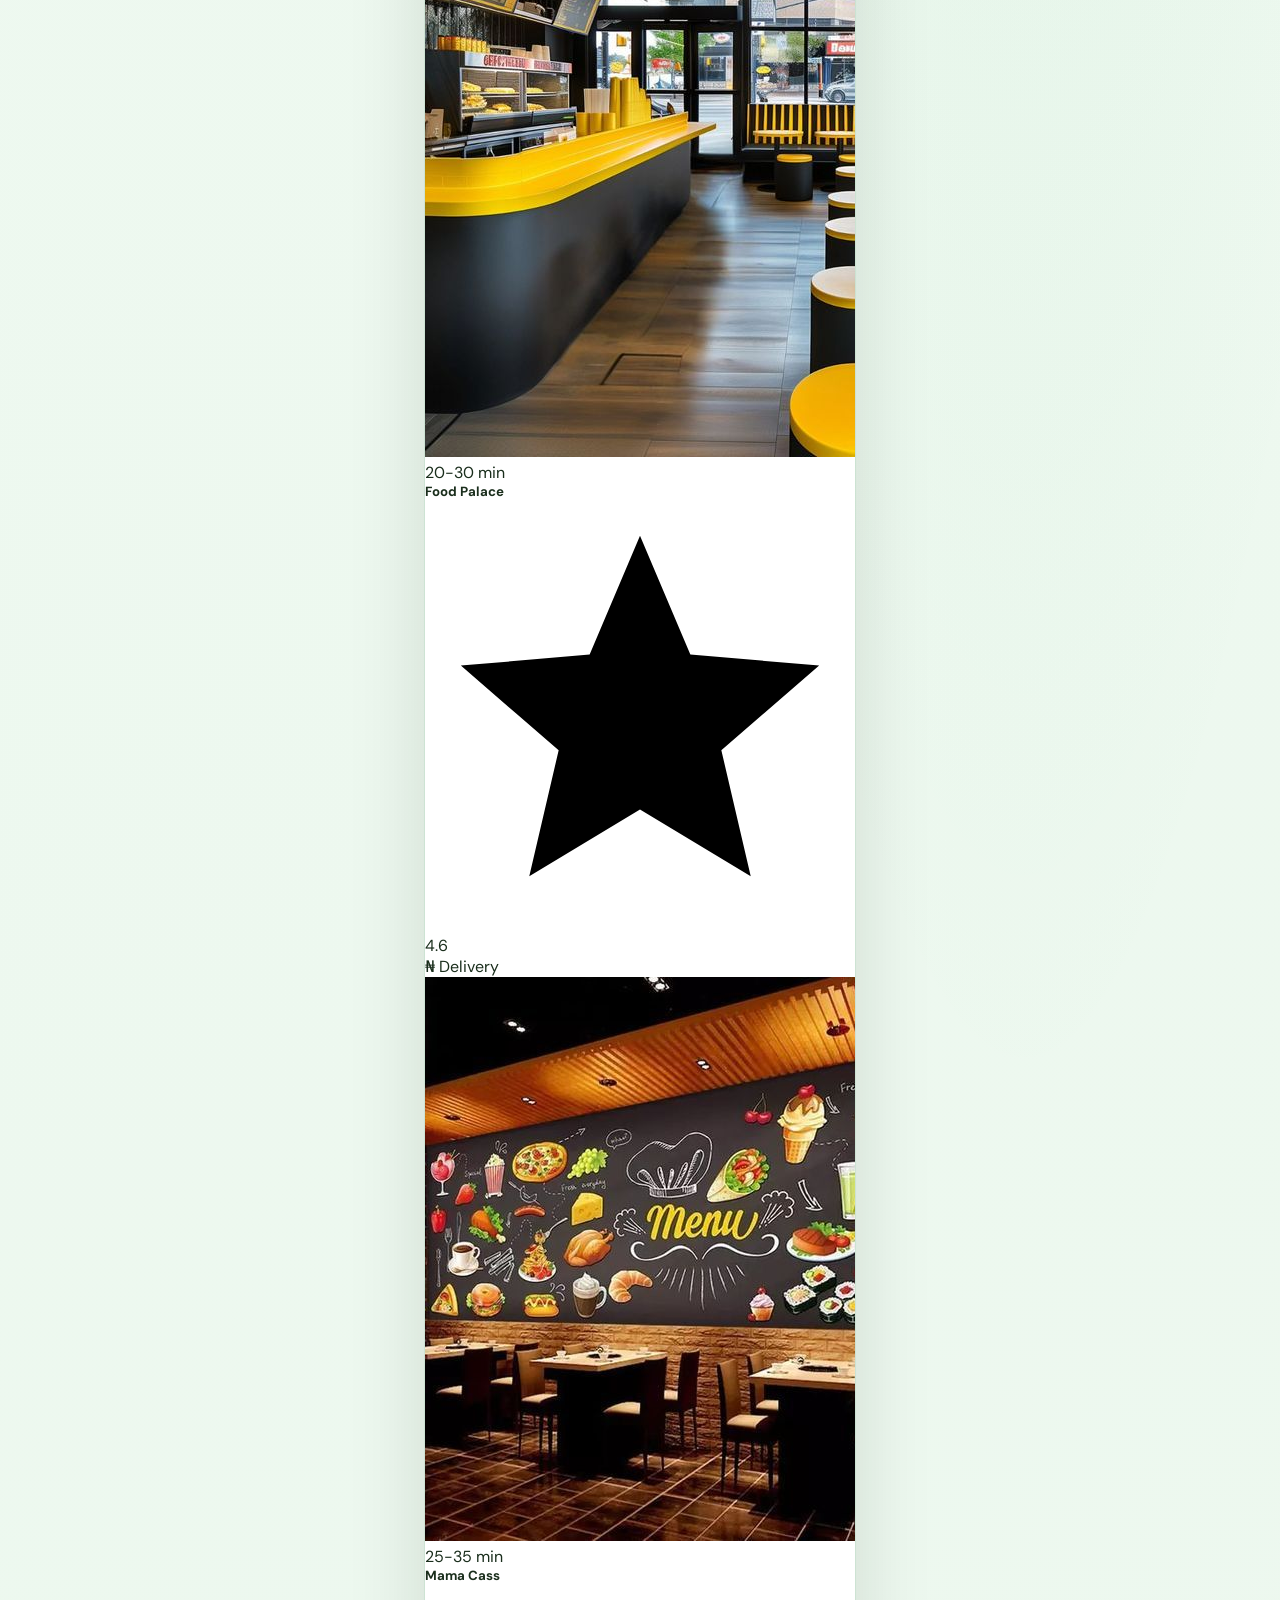
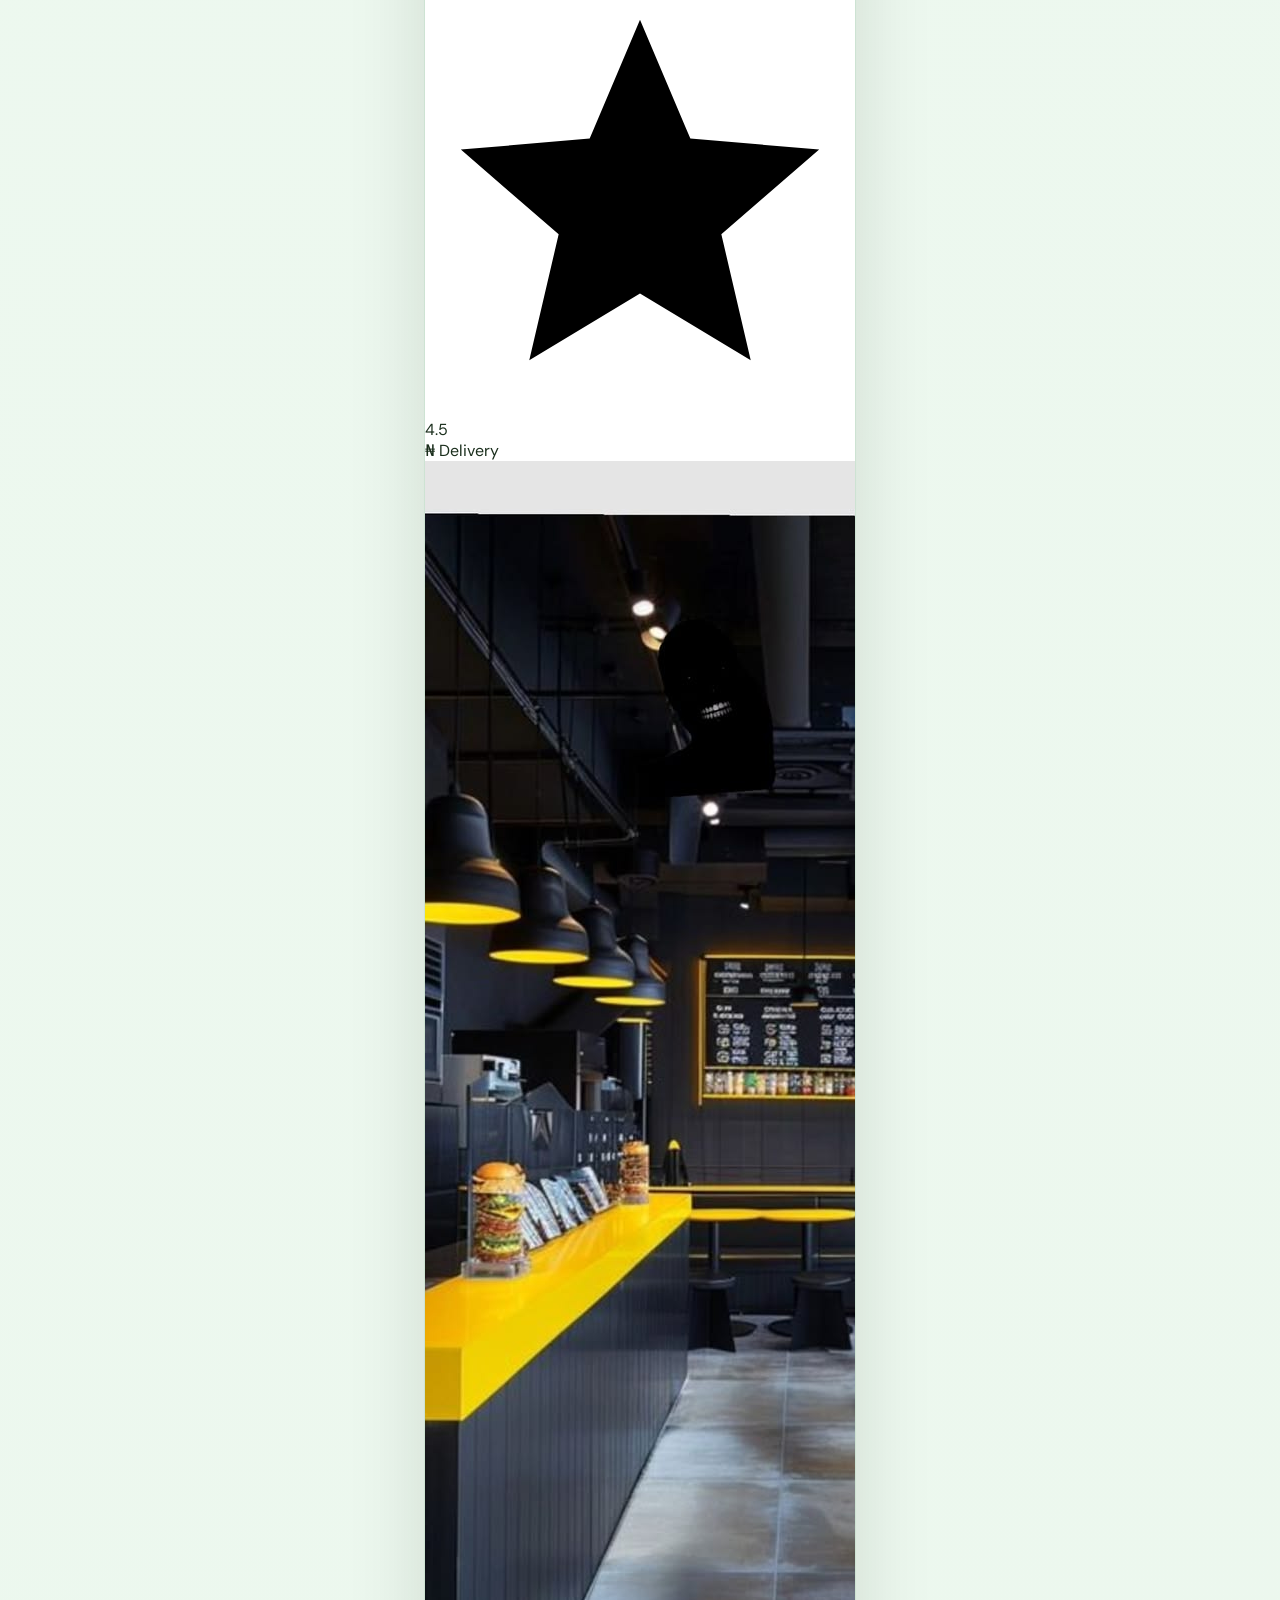
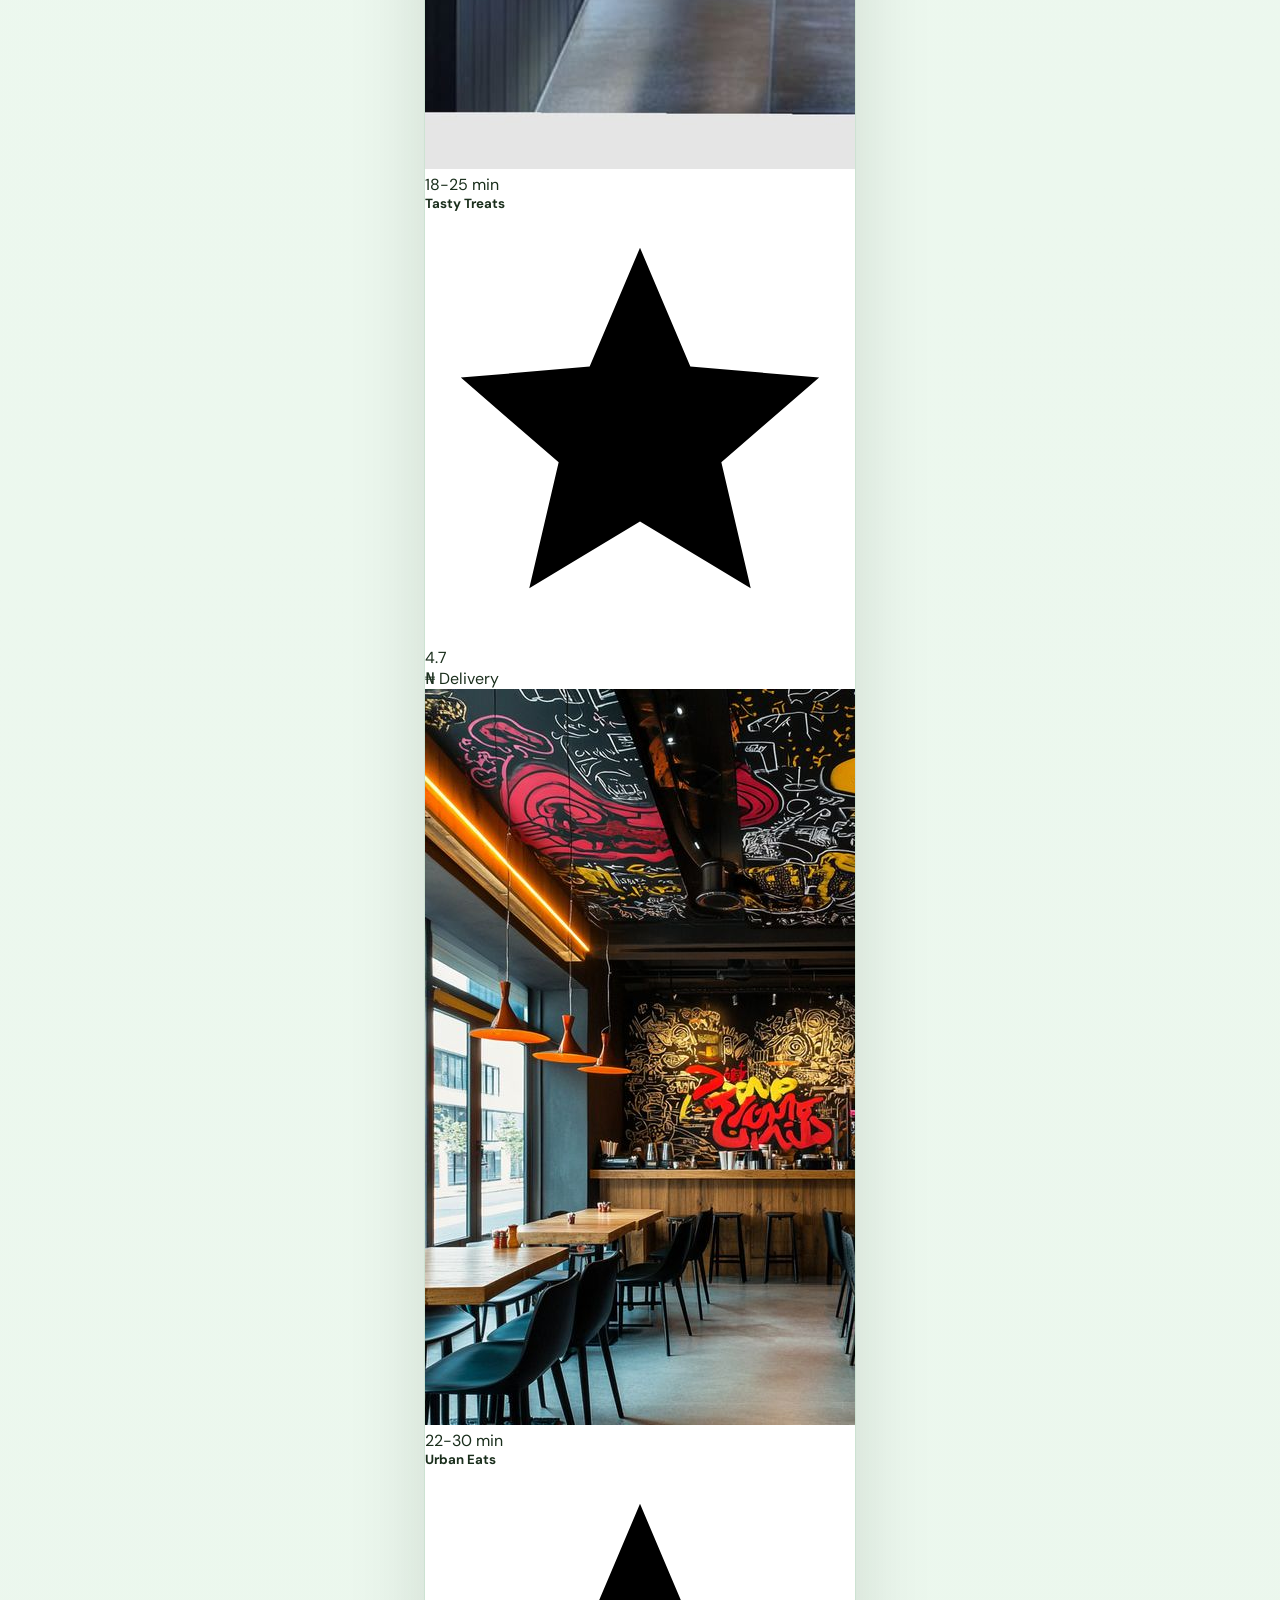
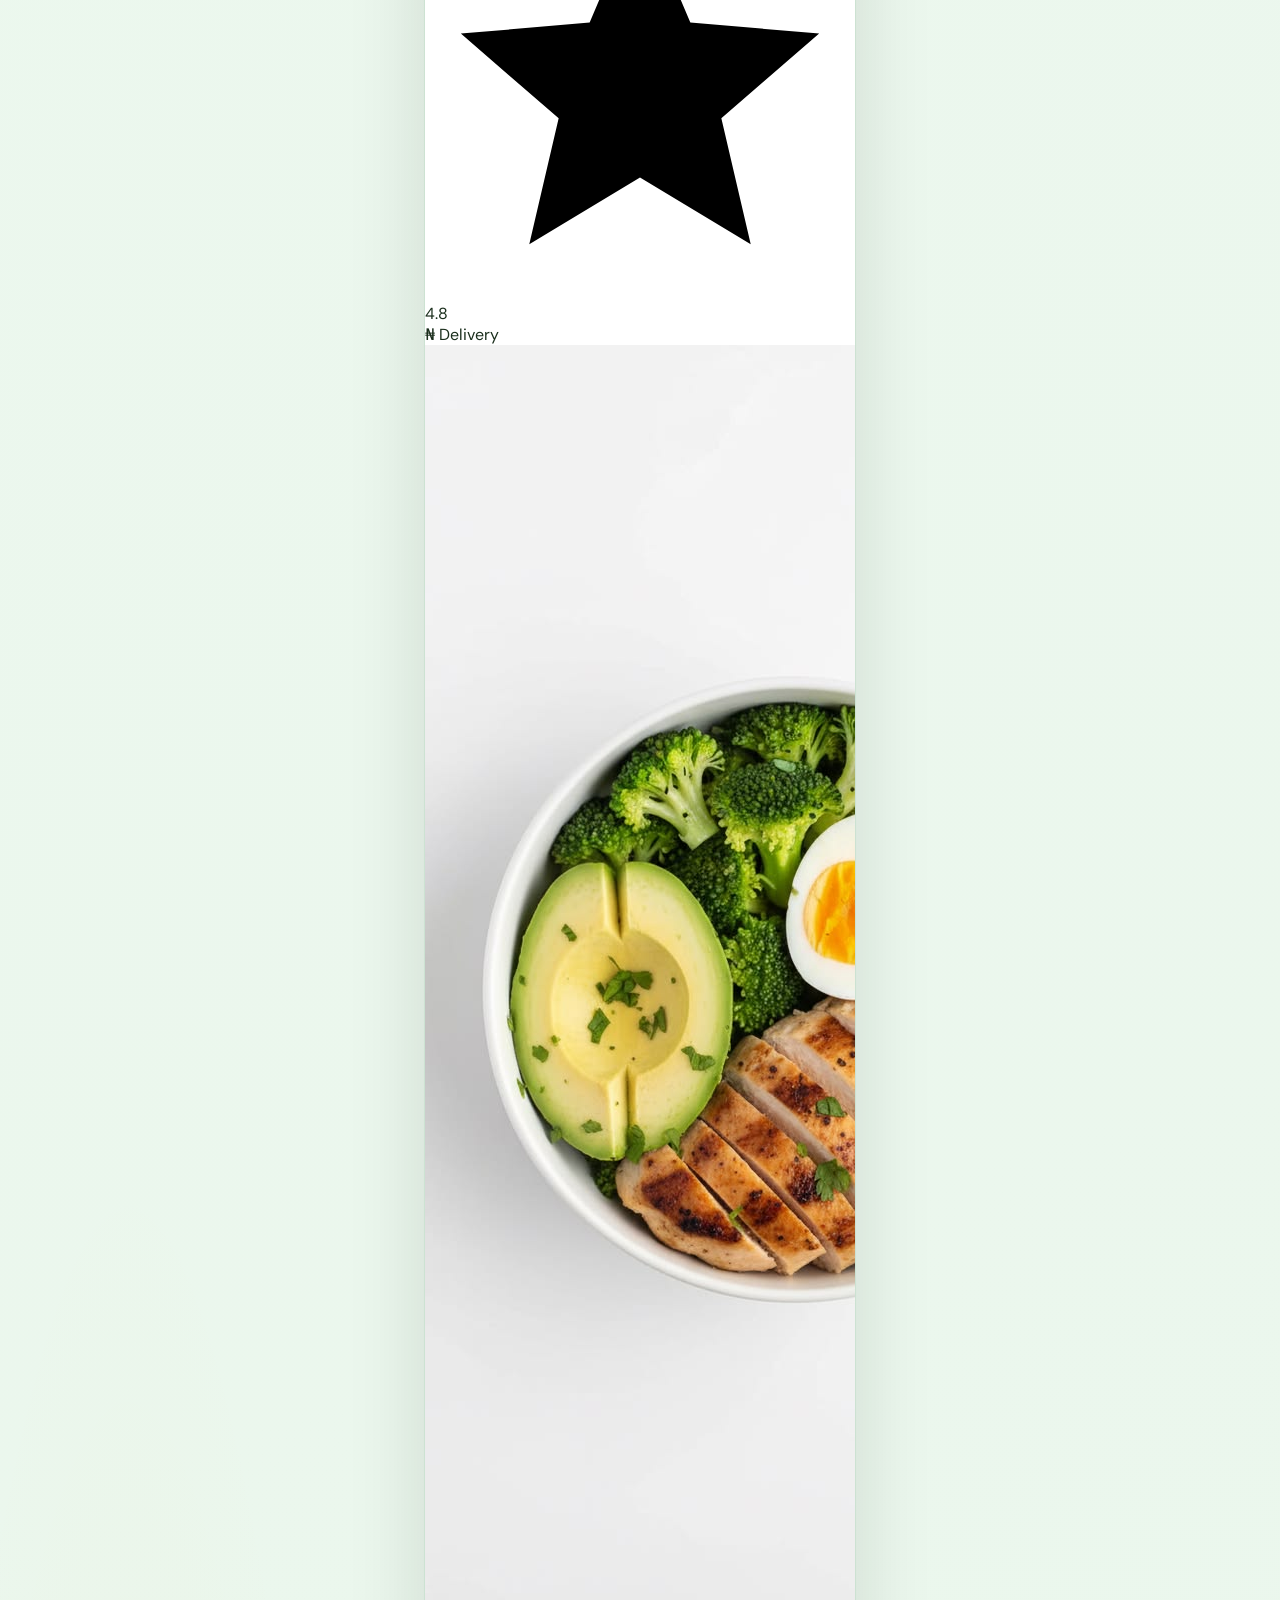
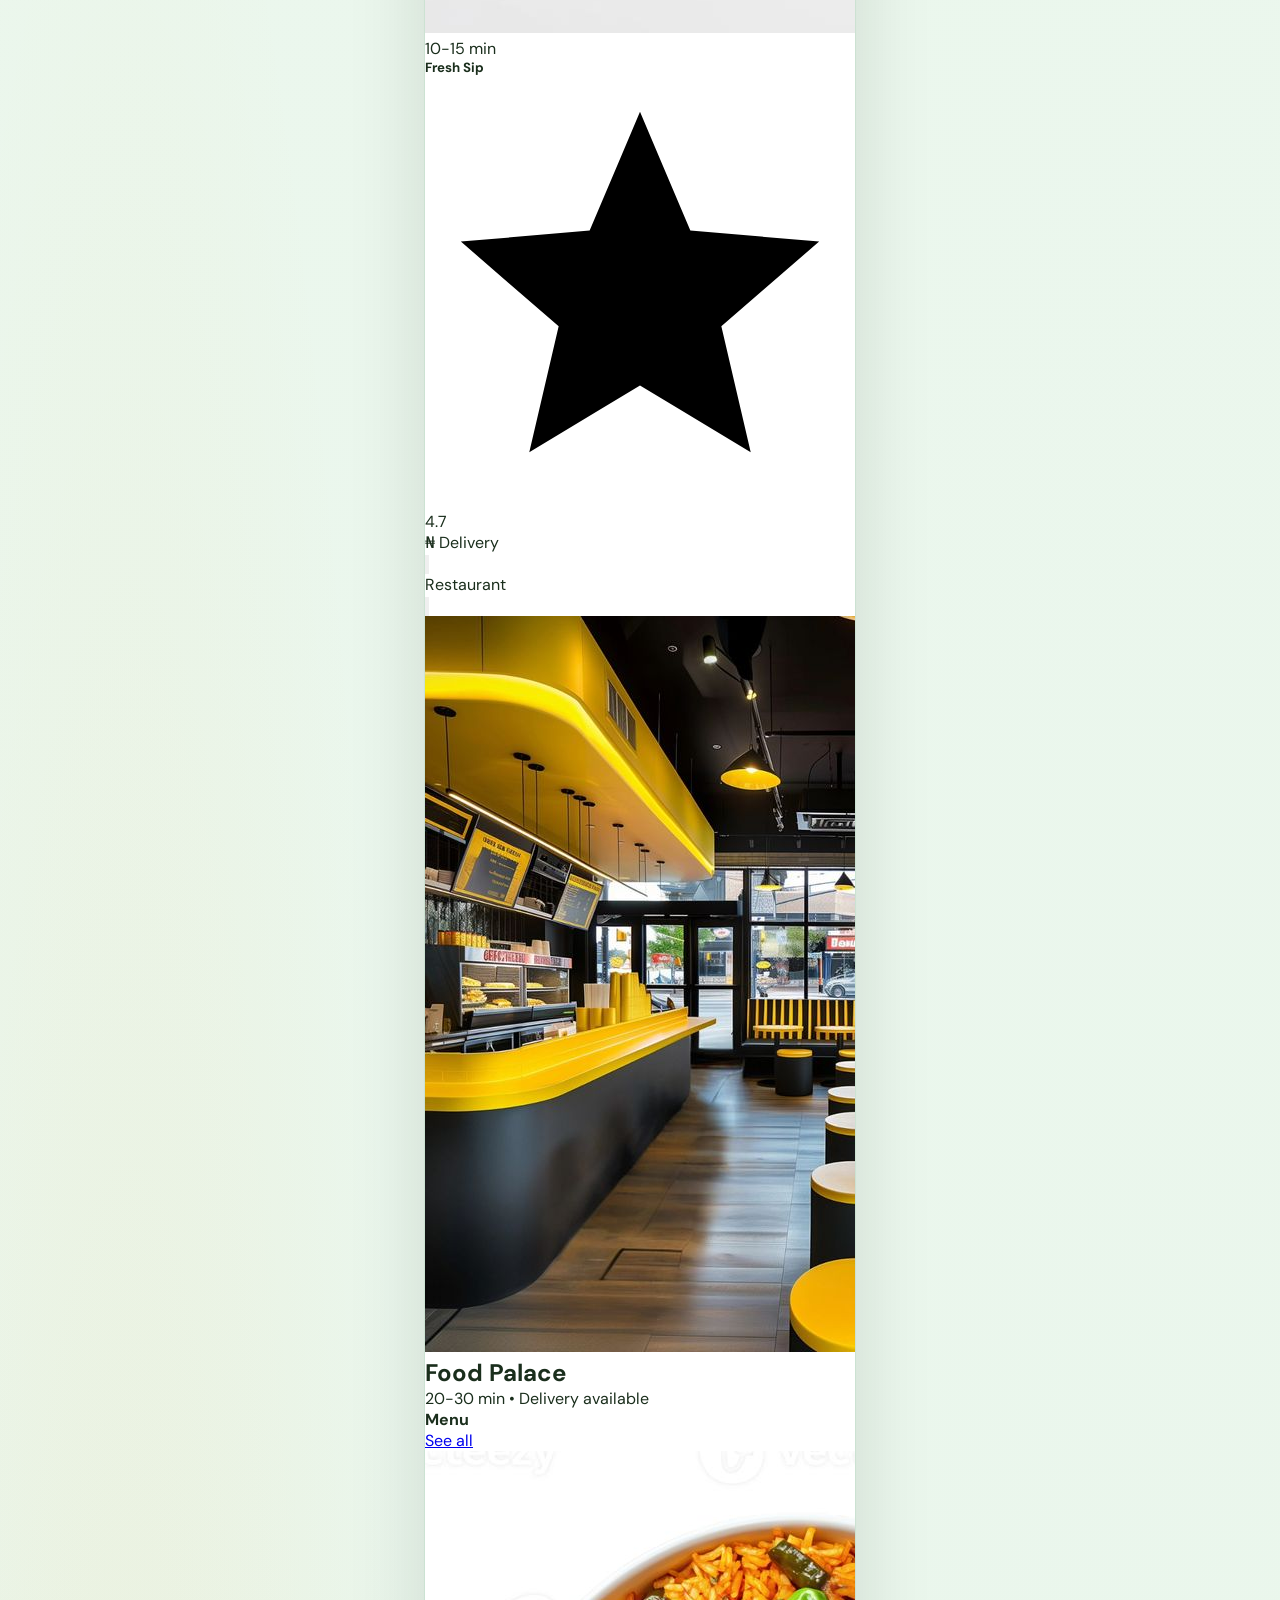
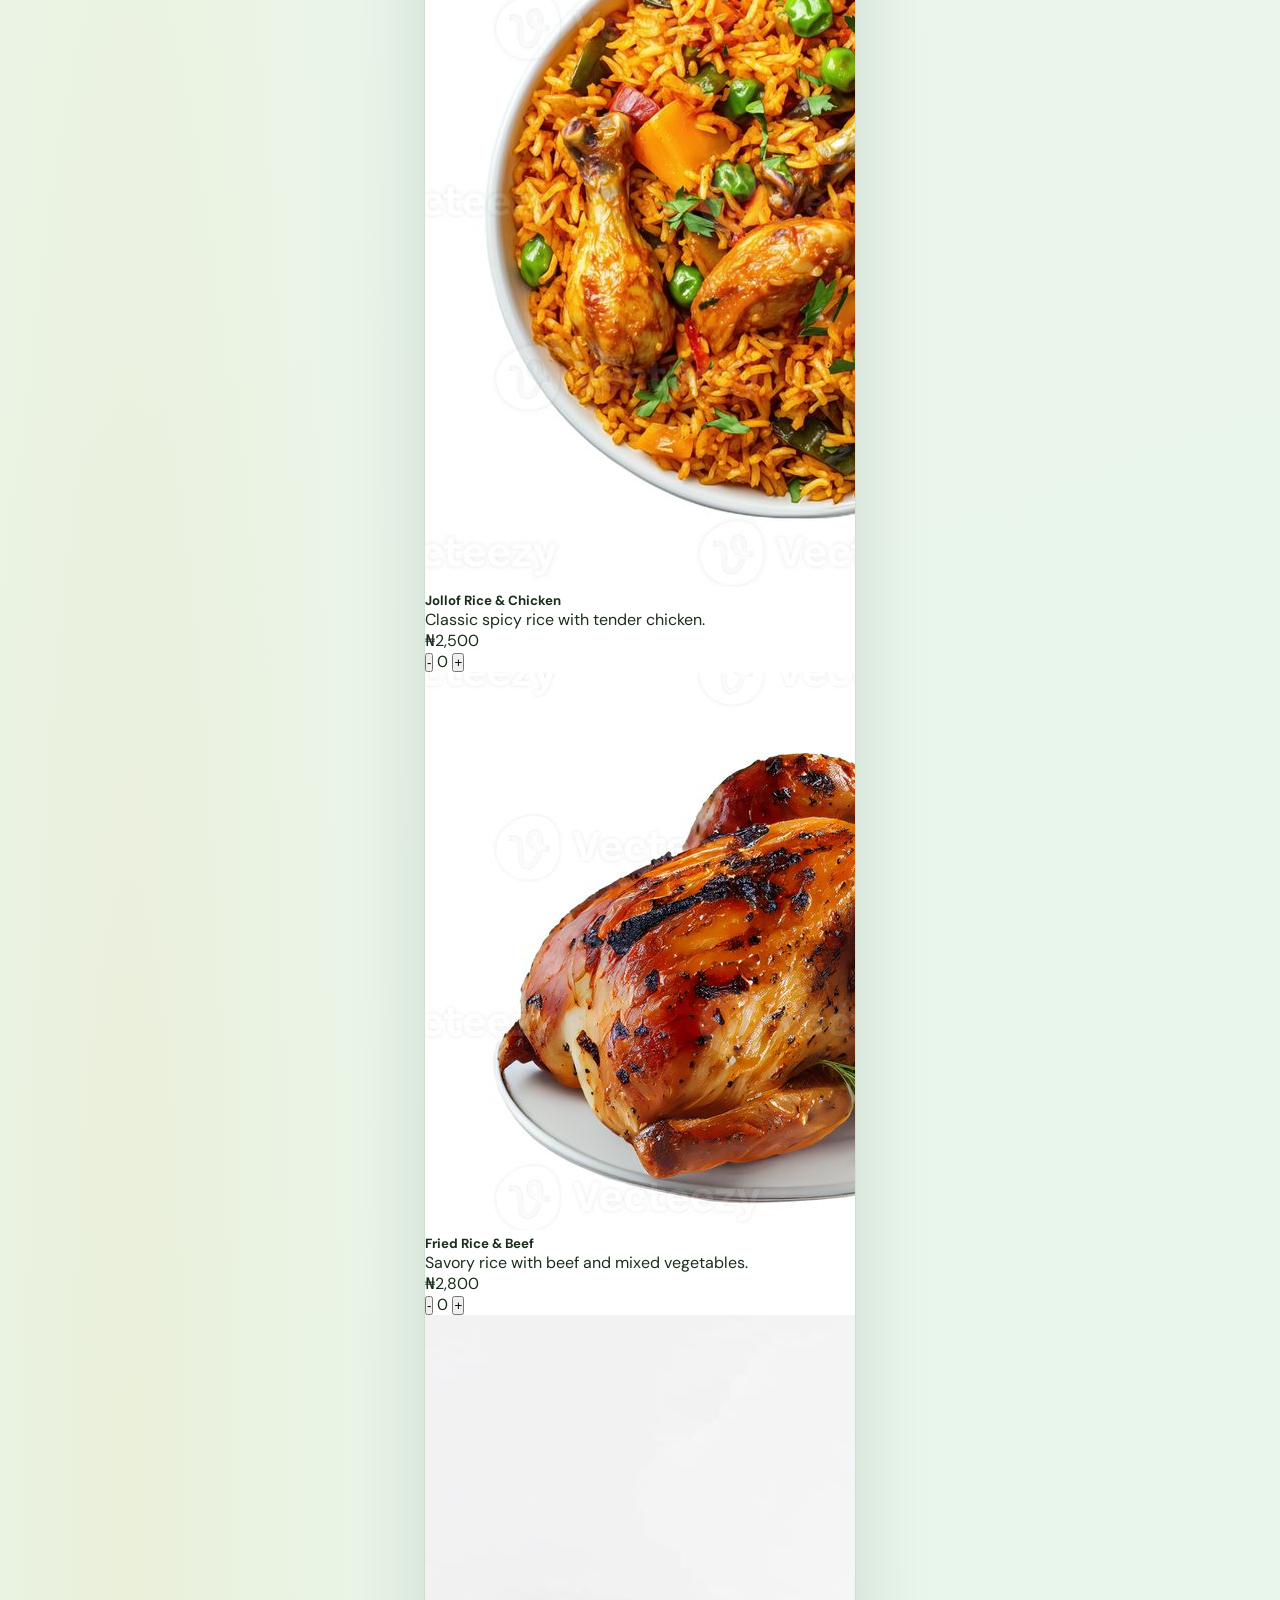
==== commit ee2d0f16: "update website" ====
--- a/customer.html
+++ b/customer.html
@@ -5,7 +5,7 @@
     <meta name="viewport" content="width=device-width, initial-scale=1.0">
     <title>Bamiraja - Delicious Food, Delivered Fast</title>
     <link href="https://fonts.googleapis.com/css2?family=DM+Sans:wght@400;500;700&family=Sora:wght@600;700;800&family=Material+Icons+Outlined&display=swap" rel="stylesheet">
-    <link rel="stylesheet" href="customer.css">
+    <link rel="stylesheet" href="index.css">
 </head>
 <body>
     <div id="app-shell">
@@ -471,6 +471,6 @@
 
     </div>
 
-    <script src="customer.js"></script>
+    <script src="index.js"></script>
 </body>
 </html>
--- a/index.css
+++ b/index.css
@@ -0,0 +1,361 @@
+    :root {
+      --green: #16a34a;
+      --green-light: #22c55e;
+      --green-soft: rgba(22,163,74,0.10);
+      --gold: #f59e0b;
+      --dark: #0c1a0e;
+      --text: #1a2e1c;
+      --muted: #5a7560;
+      --surface: #ffffff;
+      --bg: #f0faf2;
+      --border: rgba(22,163,74,0.14);
+      --shadow: 0 32px 80px rgba(12,26,14,0.13);
+    }
+
+    *, *::before, *::after { box-sizing: border-box; margin: 0; padding: 0; }
+
+    html, body {
+      min-height: 100%;
+      font-family: 'DM Sans', sans-serif;
+      background: var(--bg);
+      color: var(--text);
+    }
+
+    body {
+      display: flex;
+      justify-content: center;
+      align-items: flex-start;
+      padding: 20px 16px;
+      min-height: 100vh;
+      background:
+        radial-gradient(ellipse 60% 40% at 80% 10%, rgba(22,163,74,0.13) 0%, transparent 70%),
+        radial-gradient(ellipse 40% 30% at 10% 80%, rgba(245,158,11,0.08) 0%, transparent 60%),
+        linear-gradient(160deg, #f0faf2 0%, #e8f5ea 100%);
+    }
+
+    #app-shell {
+      width: min(100%, 430px);
+      min-height: calc(100vh - 40px);
+      background: var(--surface);
+      border-radius: 36px;
+      overflow: hidden;
+      box-shadow: var(--shadow), 0 0 0 1px rgba(22,163,74,0.08);
+      position: relative;
+      display: flex;
+      flex-direction: column;
+    }
+
+    /* SCREENS */
+    .screen { display: none; flex-direction: column; flex: 1; }
+    .screen.active { display: flex; }
+
+    /* ── WELCOME SCREEN ── */
+    #screen-welcome {
+      background: linear-gradient(170deg, #0c1f0e 0%, #133318 55%, #1a4a20 100%);
+      color: white;
+      position: relative;
+      overflow: hidden;
+    }
+
+    #screen-welcome::before {
+      content: '';
+      position: absolute;
+      inset: 0;
+      background:
+        radial-gradient(ellipse 70% 50% at 50% -10%, rgba(34,197,94,0.25) 0%, transparent 70%),
+        radial-gradient(circle at 80% 80%, rgba(245,158,11,0.10) 0%, transparent 50%);
+    }
+
+    .hero-bg-img {
+      position: absolute;
+      inset: 0;
+      background-image: url('data:image/svg+xml,%3Csvg xmlns=%22http://www.w3.org/2000/svg%22 viewBox=%220 0 2 2%22%3E%3Crect width=%222%22 height=%222%22 fill=%22%2316a34a%22/%3E%3C/svg%3E');
+      background-size: cover;
+      background-position: center;
+      opacity: 0.12;
+    }
+
+    .welcome-content {
+      position: relative;
+      z-index: 2;
+      display: flex;
+      flex-direction: column;
+      flex: 1;
+      padding: 48px 28px 36px;
+      justify-content: space-between;
+    }
+
+    .logo-area {
+      display: flex;
+      align-items: center;
+      gap: 14px;
+    }
+
+    .logo-icon {
+      width: 54px;
+      height: 54px;
+      background: linear-gradient(135deg, #22c55e, #16a34a);
+      border-radius: 18px;
+      display: flex;
+      align-items: center;
+      justify-content: center;
+      box-shadow: 0 8px 24px rgba(22,163,74,0.4);
+      flex-shrink: 0;
+    }
+
+    .logo-icon svg { width: 28px; height: 28px; fill: white; }
+
+    .logo-text h1 {
+      font-family: 'Sora', sans-serif;
+      font-size: 26px;
+      font-weight: 800;
+      letter-spacing: -0.5px;
+      line-height: 1;
+      color: white;
+    }
+    .logo-text span {
+      font-size: 11px;
+      font-weight: 500;
+      color: rgba(255,255,255,0.5);
+      letter-spacing: 1.5px;
+      text-transform: uppercase;
+    }
+
+    .hero-text { text-align: left; }
+    .hero-text .eyebrow {
+      display: inline-flex;
+      align-items: center;
+      gap: 6px;
+      background: rgba(255,255,255,0.10);
+      border: 1px solid rgba(255,255,255,0.14);
+      padding: 5px 12px;
+      border-radius: 100px;
+      font-size: 11px;
+      font-weight: 600;
+      color: rgba(255,255,255,0.75);
+      letter-spacing: 0.5px;
+      margin-bottom: 16px;
+    }
+    .hero-text .eyebrow span { width: 6px; height: 6px; background: #22c55e; border-radius: 50%; display: inline-block; }
+    .hero-text h2 {
+      font-family: 'Sora', sans-serif;
+      font-size: 38px;
+      font-weight: 800;
+      line-height: 1.1;
+      letter-spacing: -1px;
+      color: white;
+      margin-bottom: 14px;
+    }
+    .hero-text h2 em {
+      font-style: normal;
+      color: #4ade80;
+    }
+    .hero-text p {
+      font-size: 14px;
+      color: rgba(255,255,255,0.55);
+      line-height: 1.7;
+      max-width: 300px;
+    }
+
+    .food-strip {
+      display: flex;
+      gap: 10px;
+      margin: 24px 0;
+      overflow-x: auto;
+      scrollbar-width: none;
+      padding-bottom: 4px;
+    }
+    .food-strip::-webkit-scrollbar { display: none; }
+    .food-chip {
+      flex-shrink: 0;
+      display: flex;
+      align-items: center;
+      gap: 8px;
+      background: rgba(255,255,255,0.09);
+      border: 1px solid rgba(255,255,255,0.12);
+      border-radius: 100px;
+      padding: 8px 14px 8px 8px;
+      font-size: 12px;
+      font-weight: 600;
+      color: rgba(255,255,255,0.8);
+    }
+    .food-chip img { width: 28px; height: 28px; border-radius: 50%; object-fit: cover; }
+
+    .welcome-actions { display: flex; flex-direction: column; gap: 10px; }
+    .btn-primary {
+      width: 100%;
+      background: linear-gradient(135deg, #22c55e, #16a34a);
+      color: white;
+      border: none;
+      border-radius: 18px;
+      padding: 16px;
+      font-family: 'Sora', sans-serif;
+      font-size: 15px;
+      font-weight: 700;
+      cursor: pointer;
+      box-shadow: 0 8px 24px rgba(22,163,74,0.4);
+      transition: transform 0.2s, filter 0.2s;
+    }
+    .btn-primary:hover { transform: translateY(-2px); filter: brightness(1.06); }
+    .btn-primary:active { transform: translateY(0); }
+
+    .btn-secondary {
+      width: 100%;
+      background: rgba(255,255,255,0.10);
+      color: white;
+      border: 1px solid rgba(255,255,255,0.18);
+      border-radius: 18px;
+      padding: 16px;
+      font-family: 'Sora', sans-serif;
+      font-size: 15px;
+      font-weight: 600;
+      cursor: pointer;
+      transition: background 0.2s;
+    }
+    .btn-secondary:hover { background: rgba(255,255,255,0.16); }
+
+    .portal-links {
+      display: grid;
+      grid-template-columns: 1fr 1fr 1fr;
+      gap: 8px;
+      margin-top: 10px;
+    }
+    .portal-link {
+      display: flex;
+      flex-direction: column;
+      align-items: center;
+      gap: 6px;
+      background: rgba(255,255,255,0.07);
+      border: 1px solid rgba(255,255,255,0.10);
+      border-radius: 16px;
+      padding: 12px 8px;
+      text-decoration: none;
+      color: rgba(255,255,255,0.65);
+      font-size: 11px;
+      font-weight: 600;
+      transition: background 0.2s;
+    }
+    .portal-link:hover { background: rgba(255,255,255,0.14); color: white; }
+    .portal-link svg { width: 20px; height: 20px; fill: currentColor; opacity: 0.9; }
+
+    .terms { text-align: center; font-size: 10.5px; color: rgba(255,255,255,0.3); margin-top: 12px; line-height: 1.5; }
+
+    /* ── AUTH SCREENS ── */
+    #screen-login, #screen-register {
+      background: var(--surface);
+      padding: 0;
+    }
+
+    .auth-header {
+      background: linear-gradient(160deg, #0c1f0e, #1a4a20);
+      padding: 36px 28px 32px;
+      color: white;
+      position: relative;
+      overflow: hidden;
+    }
+    .auth-header::after {
+      content: '';
+      position: absolute;
+      bottom: -20px;
+      left: 0; right: 0;
+      height: 40px;
+      background: var(--surface);
+      border-radius: 30px 30px 0 0;
+    }
+
+    .back-btn {
+      width: 38px; height: 38px;
+      background: rgba(255,255,255,0.12);
+      border: 1px solid rgba(255,255,255,0.15);
+      border-radius: 12px;
+      display: flex; align-items: center; justify-content: center;
+      cursor: pointer;
+      color: white;
+      margin-bottom: 20px;
+      transition: background 0.2s;
+    }
+    .back-btn:hover { background: rgba(255,255,255,0.2); }
+    .back-btn svg { width: 18px; height: 18px; fill: white; }
+
+    .auth-header h2 {
+      font-family: 'Sora', sans-serif;
+      font-size: 26px;
+      font-weight: 800;
+      letter-spacing: -0.5px;
+      margin-bottom: 4px;
+    }
+    .auth-header p { font-size: 13px; color: rgba(255,255,255,0.55); }
+
+    .auth-body { padding: 8px 28px 32px; flex: 1; overflow-y: auto; }
+
+    .form-group { margin-bottom: 16px; }
+    .form-label {
+      display: block;
+      font-size: 11px;
+      font-weight: 700;
+      color: var(--muted);
+      text-transform: uppercase;
+      letter-spacing: 0.8px;
+      margin-bottom: 7px;
+    }
+    .input-wrap { position: relative; }
+    .input-wrap svg {
+      position: absolute;
+      left: 14px; top: 50%;
+      transform: translateY(-50%);
+      width: 18px; height: 18px;
+      fill: #9cbbad;
+    }
+    .form-input {
+      width: 100%;
+      padding: 13px 14px 13px 42px;
+      background: #f6faf7;
+      border: 1.5px solid var(--border);
+      border-radius: 14px;
+      font-family: 'DM Sans', sans-serif;
+      font-size: 14px;
+      color: var(--text);
+      outline: none;
+      transition: border-color 0.2s, background 0.2s;
+    }
+    .form-input:focus { border-color: var(--green); background: white; }
+    select.form-input { padding-left: 14px; cursor: pointer; }
+
+    .forgot-link { float: right; font-size: 12px; font-weight: 600; color: var(--green); text-decoration: none; }
+    .forgot-link:hover { text-decoration: underline; }
+
+    .auth-submit {
+      width: 100%;
+      background: linear-gradient(135deg, #22c55e, #16a34a);
+      color: white;
+      border: none;
+      border-radius: 16px;
+      padding: 15px;
+      font-family: 'Sora', sans-serif;
+      font-size: 15px;
+      font-weight: 700;
+      cursor: pointer;
+      margin-top: 8px;
+      box-shadow: 0 6px 20px rgba(22,163,74,0.3);
+      transition: transform 0.2s, filter 0.2s;
+    }
+    .auth-submit:hover { transform: translateY(-2px); filter: brightness(1.06); }
+
+    .auth-switch {
+      text-align: center;
+      margin-top: 20px;
+      font-size: 13px;
+      color: var(--muted);
+    }
+    .auth-switch button {
+      background: none; border: none;
+      color: var(--green); font-weight: 700;
+      font-size: 13px; cursor: pointer; font-family: inherit;
+    }
+    .auth-switch button:hover { text-decoration: underline; }
+
+    /* DIVIDER */
+    .form-divider { display: flex; align-items: center; gap: 10px; margin: 18px 0; }
+    .form-divider span { font-size: 11px; color: #b0c4b8; font-weight: 500; }
+    .form-divider::before, .form-divider::after { content: ''; flex: 1; height: 1px; background: var(--border); }
+ 
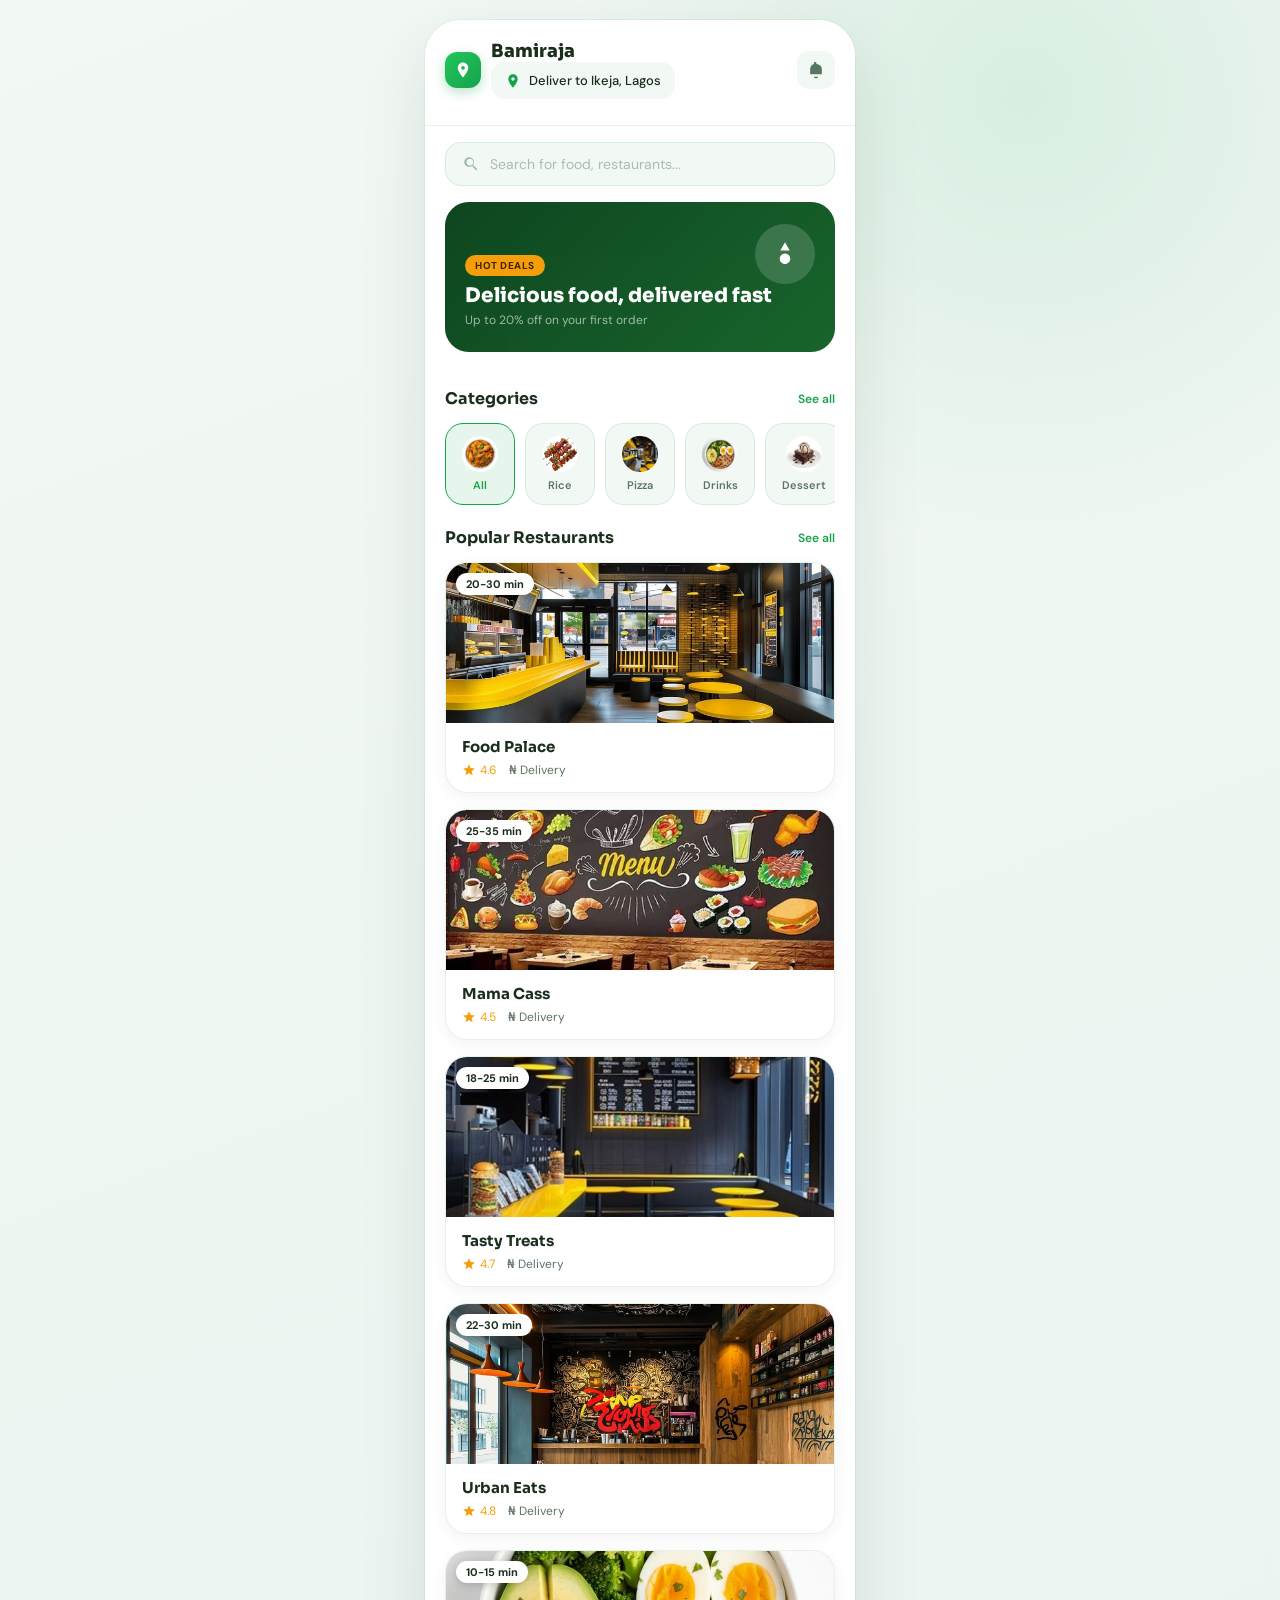
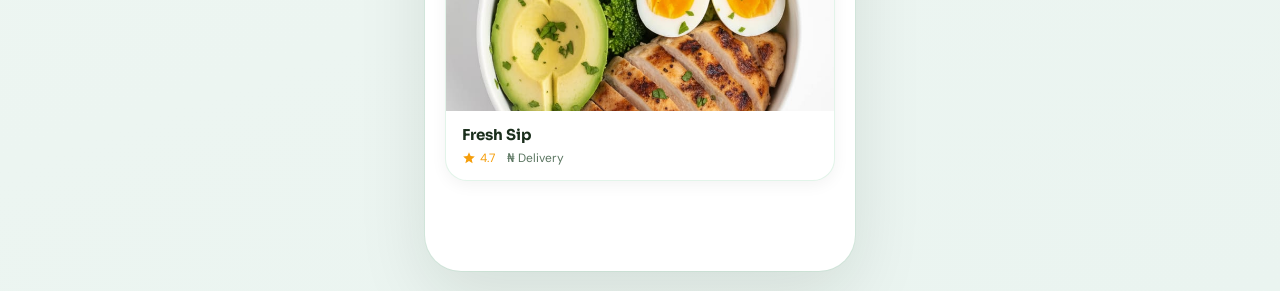
==== commit 42a20001: "update website" ====
--- a/customer.html
+++ b/customer.html
@@ -5,7 +5,7 @@
     <meta name="viewport" content="width=device-width, initial-scale=1.0">
     <title>Bamiraja - Delicious Food, Delivered Fast</title>
     <link href="https://fonts.googleapis.com/css2?family=DM+Sans:wght@400;500;700&family=Sora:wght@600;700;800&family=Material+Icons+Outlined&display=swap" rel="stylesheet">
-    <link rel="stylesheet" href="index.css">
+    <link rel="stylesheet" href="customer.css">
 </head>
 <body>
     <div id="app-shell">
@@ -471,6 +471,6 @@
 
     </div>
 
-    <script src="index.js"></script>
+    <script src="customer.js"></script>
 </body>
 </html>
--- a/customer.css
+++ b/customer.css
@@ -0,0 +1,411 @@
+    :root {
+      --green: #16a34a; --green-l: #22c55e; --green-soft: rgba(22,163,74,0.10);
+      --gold: #f59e0b; --dark: #0c1a0e; --text: #1a2e1c; --muted: #5a7560;
+      --surface: #ffffff; --bg: #f2f8f4; --border: rgba(22,163,74,0.12);
+      --shadow: 0 24px 70px rgba(12,26,14,0.10);
+    }
+    *, *::before, *::after { box-sizing: border-box; margin: 0; padding: 0; }
+    html, body { min-height: 100%; font-family: 'DM Sans', sans-serif; background: var(--bg); color: var(--text); }
+    body { display: flex; justify-content: center; padding: 20px 14px; min-height: 100vh;
+      background: radial-gradient(ellipse 60% 40% at 80% 5%, rgba(22,163,74,0.11) 0%, transparent 60%), linear-gradient(160deg, #f2f8f4 0%, #eaf4f0 100%); }
+
+    #app-shell {
+      width: min(100%, 430px); min-height: calc(100vh - 40px);
+      background: var(--surface); border-radius: 36px; overflow: hidden;
+      box-shadow: var(--shadow), 0 0 0 1px rgba(22,163,74,0.07);
+      display: flex; flex-direction: column; position: relative;
+    }
+
+    .page { display: none; flex-direction: column; flex: 1; overflow-y: auto; padding-bottom: 90px; }
+    .page.active { display: flex; }
+
+    /* ─── HEADER ─── */
+    .app-header {
+      padding: 20px 20px 14px;
+      background: white;
+      position: sticky; top: 0; z-index: 20;
+      border-bottom: 1px solid var(--border);
+    }
+    .header-top { display: flex; align-items: center; justify-content: space-between; margin-bottom: 12px; }
+    .header-logo { display: flex; align-items: center; gap: 10px; }
+    .logo-mark {
+      width: 36px; height: 36px;
+      background: linear-gradient(135deg, #22c55e, #16a34a);
+      border-radius: 12px; display: flex; align-items: center; justify-content: center;
+      box-shadow: 0 4px 12px rgba(22,163,74,0.3);
+    }
+    .logo-mark svg { width: 18px; height: 18px; fill: white; }
+    .logo-name { font-family: 'Sora', sans-serif; font-weight: 800; font-size: 18px; color: var(--text); }
+    .header-actions { display: flex; align-items: center; gap: 8px; }
+    .icon-btn {
+      width: 38px; height: 38px; border: none; background: var(--bg);
+      border-radius: 12px; cursor: pointer; display: flex; align-items: center; justify-content: center;
+      color: var(--muted); transition: background 0.2s;
+    }
+    .icon-btn:hover { background: var(--green-soft); color: var(--green); }
+    .icon-btn svg { width: 20px; height: 20px; fill: currentColor; }
+    .notif-dot {
+      position: relative;
+    }
+    .notif-dot::after {
+      content: ''; position: absolute; top: 6px; right: 6px;
+      width: 8px; height: 8px; background: #ef4444; border-radius: 50%; border: 2px solid white;
+    }
+
+    .location-bar {
+      display: flex; align-items: center; gap: 8px;
+      background: var(--bg); border-radius: 14px; padding: 10px 14px;
+    }
+    .location-bar svg { width: 16px; height: 16px; fill: var(--green); flex-shrink: 0; }
+    .location-bar span { font-size: 13px; font-weight: 500; color: var(--text); flex: 1; }
+    .location-bar small { font-size: 11px; color: var(--muted); }
+
+    /* ─── SEARCH ─── */
+    .search-wrap { padding: 16px 20px 0; }
+    .search-box {
+      display: flex; align-items: center; gap: 10px;
+      background: var(--bg); border: 1.5px solid var(--border);
+      border-radius: 16px; padding: 12px 16px;
+    }
+    .search-box svg { width: 18px; height: 18px; fill: #9cbbad; flex-shrink: 0; }
+    .search-box input {
+      background: none; border: none; outline: none; flex: 1;
+      font-family: 'DM Sans', sans-serif; font-size: 14px; color: var(--text);
+    }
+    .search-box input::placeholder { color: #aabdb3; }
+
+    /* ─── HERO BANNER ─── */
+    .hero-banner {
+      margin: 16px 20px;
+      background: linear-gradient(135deg, #0c1f0e, #1a4a20);
+      border-radius: 24px; padding: 24px 20px;
+      position: relative; overflow: hidden;
+      min-height: 150px; display: flex; align-items: flex-end;
+    }
+    .hero-banner::before {
+      content: '';
+      position: absolute; inset: 0;
+      background-image: url('data:image/svg+xml,%3Csvg xmlns=%22http://www.w3.org/2000/svg%22 viewBox=%220 0 2 2%22%3E%3Crect width=%222%22 height=%222%22 fill=%22%2316a34a%22/%3E%3C/svg%3E');
+      background-size: cover; background-position: center;
+      opacity: 0.30;
+    }
+    .hero-banner-text { position: relative; z-index: 1; }
+    .hero-spot {
+      position: absolute; top: 22px; right: 20px;
+      width: 60px; height: 60px;
+      border-radius: 50%; background: rgba(255,255,255,0.16);
+      display: flex; align-items: center; justify-content: center;
+      color: white; z-index: 1;
+    }
+    .hero-spot svg { width: 28px; height: 28px; }
+    .hero-banner .badge {
+      display: inline-block; background: var(--gold);
+      color: #422006; font-size: 10px; font-weight: 700;
+      padding: 4px 10px; border-radius: 100px; margin-bottom: 8px;
+      text-transform: uppercase; letter-spacing: 0.5px;
+    }
+    .hero-banner h3 { font-family: 'Sora', sans-serif; font-size: 20px; font-weight: 800; color: white; line-height: 1.2; }
+    .hero-banner p { font-size: 12px; color: rgba(255,255,255,0.6); margin-top: 4px; }
+
+    /* ─── SECTION ─── */
+    .section { padding: 20px 20px 0; }
+    .section-head { display: flex; align-items: center; justify-content: space-between; margin-bottom: 14px; }
+    .section-head h4 { font-family: 'Sora', sans-serif; font-weight: 700; font-size: 16px; }
+    .section-head a { font-size: 12px; font-weight: 600; color: var(--green); text-decoration: none; }
+
+    /* ─── CATEGORY CHIPS ─── */
+    .cat-scroll { display: flex; gap: 10px; overflow-x: auto; scrollbar-width: none; padding-bottom: 2px; }
+    .cat-scroll::-webkit-scrollbar { display: none; }
+    .cat-chip {
+      flex-shrink: 0; display: flex; flex-direction: column; align-items: center; gap: 6px;
+      padding: 12px 16px; background: var(--bg); border: 1.5px solid var(--border);
+      border-radius: 18px; cursor: pointer; transition: all 0.2s;
+    }
+    .cat-chip.active { background: var(--green-soft); border-color: var(--green); }
+    .cat-chip img { width: 36px; height: 36px; border-radius: 50%; object-fit: cover; }
+    .cat-chip span { font-size: 11px; font-weight: 600; color: var(--muted); white-space: nowrap; }
+    .cat-chip.active span { color: var(--green); }
+
+    /* ─── RESTAURANT CARDS ─── */
+    .restaurant-list { display: flex; flex-direction: column; gap: 16px; }
+    .r-card {
+      background: white; border: 1px solid var(--border); border-radius: 22px;
+      overflow: hidden; cursor: pointer; transition: transform 0.2s, box-shadow 0.2s;
+      box-shadow: 0 4px 16px rgba(12,26,14,0.05);
+    }
+    .r-card:hover { transform: translateY(-2px); box-shadow: 0 12px 32px rgba(12,26,14,0.10); }
+    .r-card-img { position: relative; height: 160px; overflow: hidden; }
+    .r-card-img img { width: 100%; height: 100%; object-fit: cover; }
+    .r-card-badge {
+      position: absolute; top: 10px; left: 10px;
+      background: white; border-radius: 100px; padding: 4px 10px;
+      font-size: 11px; font-weight: 700; color: var(--text);
+      box-shadow: 0 2px 8px rgba(0,0,0,0.15);
+    }
+    .r-card-fav {
+      position: absolute; top: 10px; right: 10px;
+      width: 32px; height: 32px; background: white; border-radius: 50%;
+      display: flex; align-items: center; justify-content: center;
+      box-shadow: 0 2px 8px rgba(0,0,0,0.15);
+    }
+    .r-card-fav svg { width: 16px; height: 16px; fill: #ef4444; }
+    .r-card-body { padding: 14px 16px; }
+    .r-card-body h5 { font-family: 'Sora', sans-serif; font-weight: 700; font-size: 15px; margin-bottom: 6px; }
+    .r-card-meta { display: flex; align-items: center; gap: 12px; flex-wrap: wrap; }
+    .r-meta-item { display: flex; align-items: center; gap: 4px; font-size: 12px; color: var(--muted); }
+    .r-meta-item svg { width: 14px; height: 14px; fill: currentColor; }
+    .r-meta-item.star { color: var(--gold); }
+
+    /* ─── RESTAURANT DETAIL PAGE ─── */
+    .rest-hero { position: relative; height: 220px; overflow: hidden; }
+    .rest-hero img { width: 100%; height: 100%; object-fit: cover; }
+    .rest-hero-overlay {
+      position: absolute; inset: 0;
+      background: linear-gradient(to top, rgba(12,26,14,0.75) 30%, transparent 100%);
+      display: flex; flex-direction: column; justify-content: flex-end; padding: 20px;
+    }
+    .rest-hero-overlay h2 { font-family: 'Sora', sans-serif; font-weight: 800; font-size: 22px; color: white; }
+    .rest-hero-overlay p { font-size: 13px; color: rgba(255,255,255,0.7); margin-top: 4px; }
+
+    .back-float {
+      position: absolute; top: 14px; left: 14px; z-index: 5;
+      width: 38px; height: 38px; background: white; border-radius: 12px;
+      border: none; cursor: pointer; display: flex; align-items: center; justify-content: center;
+      box-shadow: 0 4px 12px rgba(0,0,0,0.15);
+    }
+    .back-float svg { width: 20px; height: 20px; fill: var(--text); }
+
+    .menu-section { padding: 16px 20px 0; }
+    .menu-item {
+      display: flex; gap: 12px; padding: 14px 0;
+      border-bottom: 1px solid var(--border);
+    }
+    .menu-item:last-child { border-bottom: none; }
+    .menu-item-img { width: 80px; height: 80px; border-radius: 16px; object-fit: cover; flex-shrink: 0; }
+    .menu-item-info { flex: 1; }
+    .menu-item-info h5 { font-family: 'Sora', sans-serif; font-weight: 700; font-size: 14px; }
+    .menu-item-info p { font-size: 12px; color: var(--muted); margin: 4px 0 8px; line-height: 1.5; }
+    .menu-item-footer { display: flex; align-items: center; justify-content: space-between; }
+    .menu-price { font-family: 'Sora', sans-serif; font-weight: 700; font-size: 15px; color: var(--text); }
+    .add-btn {
+      width: 34px; height: 34px; background: var(--green); border: none; border-radius: 10px;
+      cursor: pointer; display: flex; align-items: center; justify-content: center;
+      box-shadow: 0 4px 12px rgba(22,163,74,0.3); transition: transform 0.2s;
+    }
+    .add-btn:hover { transform: scale(1.1); }
+    .add-btn svg { width: 18px; height: 18px; fill: white; }
+
+    .qty-controls {
+      display: flex; align-items: center; gap: 10px;
+      background: var(--bg); border: 1px solid var(--border);
+      border-radius: 14px; padding: 4px 6px;
+    }
+    .qty-btn {
+      width: 32px; height: 32px; border: none; border-radius: 12px;
+      background: var(--green); color: white; font-size: 18px; font-weight: 700;
+      cursor: pointer; display: grid; place-items: center;
+      transition: transform 0.2s, background 0.2s;
+    }
+    .qty-btn:hover { transform: scale(1.03); background: #13a34a; }
+    .qty-display {
+      min-width: 26px; text-align: center; font-family: 'Sora', sans-serif;
+      font-weight: 700; color: var(--text);
+    }
+
+    /* ─── BASKET BAR ─── */
+    .basket-bar {
+      margin: 16px 20px;
+      background: linear-gradient(135deg, #16a34a, #22c55e);
+      border-radius: 18px; padding: 14px 16px;
+      display: flex; align-items: center; justify-content: space-between;
+      cursor: pointer; box-shadow: 0 6px 24px rgba(22,163,74,0.35);
+      transition: transform 0.2s;
+    }
+    .basket-bar:hover { transform: translateY(-2px); }
+    .basket-bar-left { display: flex; align-items: center; gap: 10px; }
+    .basket-count-badge {
+      background: rgba(255,255,255,0.25); color: white;
+      font-weight: 700; font-size: 12px;
+      width: 26px; height: 26px; border-radius: 8px;
+      display: flex; align-items: center; justify-content: center;
+    }
+    .basket-bar span { color: white; font-weight: 600; font-size: 14px; }
+    .basket-bar strong { color: white; font-family: 'Sora', sans-serif; font-weight: 700; font-size: 14px; }
+
+    .cart-list { min-height: 180px; display: flex; flex-direction: column; gap: 14px; }
+    .cart-empty { background: var(--bg); border: 1.5px dashed var(--border); border-radius: 20px; padding: 28px 20px; text-align: center; color: var(--muted); }
+    .cart-empty p { margin-bottom: 8px; font-weight: 700; }
+    .cart-item { display: flex; align-items: center; justify-content: space-between; gap: 12px; background: white; border-radius: 20px; border: 1px solid var(--border); padding: 14px; }
+    .cart-item-info { flex: 1; }
+    .cart-item-info h5 { font-family: 'Sora', sans-serif; font-size: 14px; font-weight: 700; margin-bottom: 4px; }
+    .cart-item-info p { font-size: 12px; color: var(--muted); }
+
+    /* ─── CHECKOUT PAGE ─── */
+    .checkout-header {
+      padding: 20px 20px 16px;
+      background: white; border-bottom: 1px solid var(--border);
+      display: flex; align-items: center; gap: 12px;
+    }
+    .checkout-header h3 { font-family: 'Sora', sans-serif; font-weight: 700; font-size: 18px; }
+
+    .checkout-section { padding: 16px 20px 0; }
+    .checkout-section h4 { font-family: 'Sora', sans-serif; font-weight: 700; font-size: 14px; color: var(--muted); text-transform: uppercase; letter-spacing: 0.5px; margin-bottom: 12px; }
+
+    .delivery-card {
+      background: var(--bg); border: 1.5px solid var(--border); border-radius: 18px;
+      padding: 16px; display: flex; align-items: flex-start; gap: 12px;
+    }
+    .delivery-card-icon {
+      width: 40px; height: 40px; background: var(--green-soft); border-radius: 12px;
+      display: flex; align-items: center; justify-content: center; flex-shrink: 0;
+    }
+    .delivery-card-icon svg { width: 20px; height: 20px; fill: var(--green); }
+    .delivery-card-text h5 { font-weight: 600; font-size: 14px; }
+    .delivery-card-text p { font-size: 12px; color: var(--muted); margin-top: 3px; }
+    .order-card-row {
+      display: flex; align-items: center; justify-content: space-between;
+      width: 100%; gap: 12px;
+    }
+
+    .payment-panel {
+      display: flex; flex-direction: column; gap: 12px;
+      background: var(--bg); border: 1.5px solid var(--border);
+      border-radius: 18px; padding: 16px;
+    }
+    .payment-option {
+      display: flex; align-items: center; justify-content: space-between;
+      border: 1px solid transparent; border-radius: 18px; padding: 14px;
+      cursor: pointer; transition: border-color 0.2s, background 0.2s;
+      background: white;
+    }
+    .payment-option div { display: flex; align-items: center; gap: 12px; }
+    .payment-option span.material-icons-outlines { font-size: 24px; color: var(--green); }
+    .payment-option small { display: block; font-size: 12px; color: var(--muted); }
+    .payment-option input { accent-color: var(--green); }
+    .payment-option.featured { background: rgba(22,163,74,0.08); border-color: rgba(22,163,74,0.24); }
+
+    .wallet-card { background: linear-gradient(135deg, #f0fff7, #eff6ff); border: 1px solid rgba(22,163,74,0.16); border-radius: 18px; padding: 14px; margin-bottom: 10px; }
+    .customer-wallet-card { margin-bottom: 12px; }
+    .wallet-card-head { display:flex; justify-content:space-between; align-items:flex-start; gap:10px; }
+    .wallet-label { text-transform: uppercase; letter-spacing: 0.16em; font-size: 10px; color: #047857; font-weight: 700; }
+    .wallet-card strong { display:block; font-size: 1.35rem; color: #052e16; margin-top: 4px; }
+    .wallet-toggle-btn { border: none; border-radius: 999px; background: #dcfce7; color: #166534; padding: 7px 10px; font-size: 11px; font-weight: 700; cursor: pointer; }
+    .wallet-note { color: #14532d; font-size: 12px; margin-top: 6px; }
+    .wallet-badge { display:inline-flex; margin-top:8px; padding:4px 8px; border-radius:999px; background: rgba(22,163,74,0.12); color: #166534; font-size: 11px; font-weight: 700; }
+    .wallet-history-list { list-style:none; display:flex; flex-direction:column; gap:6px; margin-top:10px; }
+    .wallet-history-item { display:flex; justify-content:space-between; align-items:center; gap:8px; background: rgba(255,255,255,0.8); border:1px solid rgba(22,163,74,0.12); border-radius: 12px; padding: 8px 10px; font-size: 12px; color: var(--text); }
+    .wallet-history-item strong.positive { color: #15803d; }
+    .wallet-history-item strong.negative { color: #b91c1c; }
+
+    .bg-gray-50 { background: #f8fafc; }
+
+    .center-button {
+      margin: 20px;
+      width: calc(100% - 40px);
+      padding: 16px 0;
+      background: linear-gradient(135deg, #16a34a, #22c55e);
+      color: white;
+      border: none;
+      border-radius: 18px;
+      font-family: 'Sora', sans-serif;
+      font-weight: 700;
+      cursor: pointer;
+      box-shadow: 0 6px 18px rgba(22,163,74,0.25);
+    }
+
+    .pill {
+      display: inline-flex; align-items: center; justify-content: center;
+      padding: 6px 12px; border-radius: 999px;
+      background: rgba(22,163,74,0.12); color: var(--green);
+      font-size: 12px; font-weight: 700;
+    }
+
+    .order-summary { background: var(--bg); border-radius: 18px; padding: 16px; }
+    .summary-row { display: flex; justify-content: space-between; padding: 8px 0; font-size: 14px; }
+    .summary-row:not(:last-child) { border-bottom: 1px solid var(--border); }
+    .summary-row.total { font-family: 'Sora', sans-serif; font-weight: 700; font-size: 16px; }
+
+    .pay-btn {
+      margin: 16px 20px 0;
+      width: calc(100% - 40px); padding: 16px;
+      background: linear-gradient(135deg, #22c55e, #16a34a);
+      color: white; border: none; border-radius: 18px;
+      font-family: 'Sora', sans-serif; font-weight: 700; font-size: 15px;
+      cursor: pointer; box-shadow: 0 6px 20px rgba(22,163,74,0.3);
+      transition: transform 0.2s;
+    }
+    .pay-btn:hover { transform: translateY(-2px); }
+
+    /* ─── TRACKING PAGE ─── */
+    .track-map {
+      height: 240px; background: linear-gradient(135deg, #e8f5ea, #d1fae5);
+      position: relative; overflow: hidden;
+    }
+    .track-map img { width: 100%; height: 100%; object-fit: cover; opacity: 0.4; }
+    .track-map-overlay { position: absolute; inset: 0; display: flex; align-items: center; justify-content: center; }
+    .pulse-rider {
+      width: 48px; height: 48px; background: var(--green); border-radius: 50%;
+      display: flex; align-items: center; justify-content: center;
+      box-shadow: 0 0 0 0 rgba(22,163,74,0.4);
+      animation: pulse-green 2s infinite;
+    }
+    @keyframes pulse-green {
+      0% { box-shadow: 0 0 0 0 rgba(22,163,74,0.4); }
+      70% { box-shadow: 0 0 0 20px rgba(22,163,74,0); }
+      100% { box-shadow: 0 0 0 0 rgba(22,163,74,0); }
+    }
+    .pulse-rider svg { width: 24px; height: 24px; fill: white; }
+
+    .track-info { padding: 20px; }
+    .track-status { font-family: 'Sora', sans-serif; font-weight: 700; font-size: 20px; margin-bottom: 6px; }
+    .track-sub { font-size: 13px; color: var(--muted); margin-bottom: 20px; }
+
+    .track-steps { display: flex; flex-direction: column; gap: 0; }
+    .track-step { display: flex; gap: 12px; align-items: flex-start; padding-bottom: 20px; position: relative; }
+    .track-step:not(:last-child)::after {
+      content: ''; position: absolute; left: 14px; top: 30px;
+      width: 2px; height: calc(100% - 10px); background: var(--border);
+    }
+    .track-step.done::after { background: var(--green); }
+    .step-dot {
+      width: 28px; height: 28px; border-radius: 50%; flex-shrink: 0;
+      display: flex; align-items: center; justify-content: center;
+      background: var(--bg); border: 2px solid var(--border);
+    }
+    .track-step.done .step-dot { background: var(--green); border-color: var(--green); }
+    .track-step.active .step-dot { background: var(--gold); border-color: var(--gold); }
+    .step-dot svg { width: 14px; height: 14px; fill: white; }
+    .step-text h5 { font-weight: 600; font-size: 14px; }
+    .step-text p { font-size: 12px; color: var(--muted); }
+
+    .rider-card {
+      margin: 0 20px 16px;
+      background: var(--bg); border: 1.5px solid var(--border); border-radius: 20px;
+      padding: 14px 16px; display: flex; align-items: center; gap: 12px;
+    }
+    .rider-avatar { width: 46px; height: 46px; border-radius: 50%; object-fit: cover; border: 2px solid var(--green); }
+    .rider-info { flex: 1; }
+    .rider-info h5 { font-weight: 700; font-size: 14px; }
+    .rider-info p { font-size: 12px; color: var(--muted); }
+    .call-btn {
+      width: 40px; height: 40px; background: var(--green-soft); border: none; border-radius: 12px;
+      cursor: pointer; display: flex; align-items: center; justify-content: center;
+    }
+    .call-btn svg { width: 18px; height: 18px; fill: var(--green); }
+
+    /* ─── BOTTOM NAV ─── */
+    #bottom-bar {
+      position: absolute; bottom: 0; left: 0; right: 0; z-index: 30;
+      background: rgba(255,255,255,0.98); backdrop-filter: blur(12px);
+      border-top: 1px solid var(--border);
+      padding: 10px 20px 14px;
+      display: flex; justify-content: space-around;
+    }
+    .nav-btn {
+      display: flex; flex-direction: column; align-items: center; gap: 4px;
+      background: none; border: none; cursor: pointer; padding: 6px 12px;
+      color: #a0b8a8; font-size: 10px; font-weight: 600;
+      transition: color 0.2s;
+    }
+    .nav-btn svg { width: 22px; height: 22px; fill: currentColor; }
+    .nav-btn.active { color: var(--green); }
